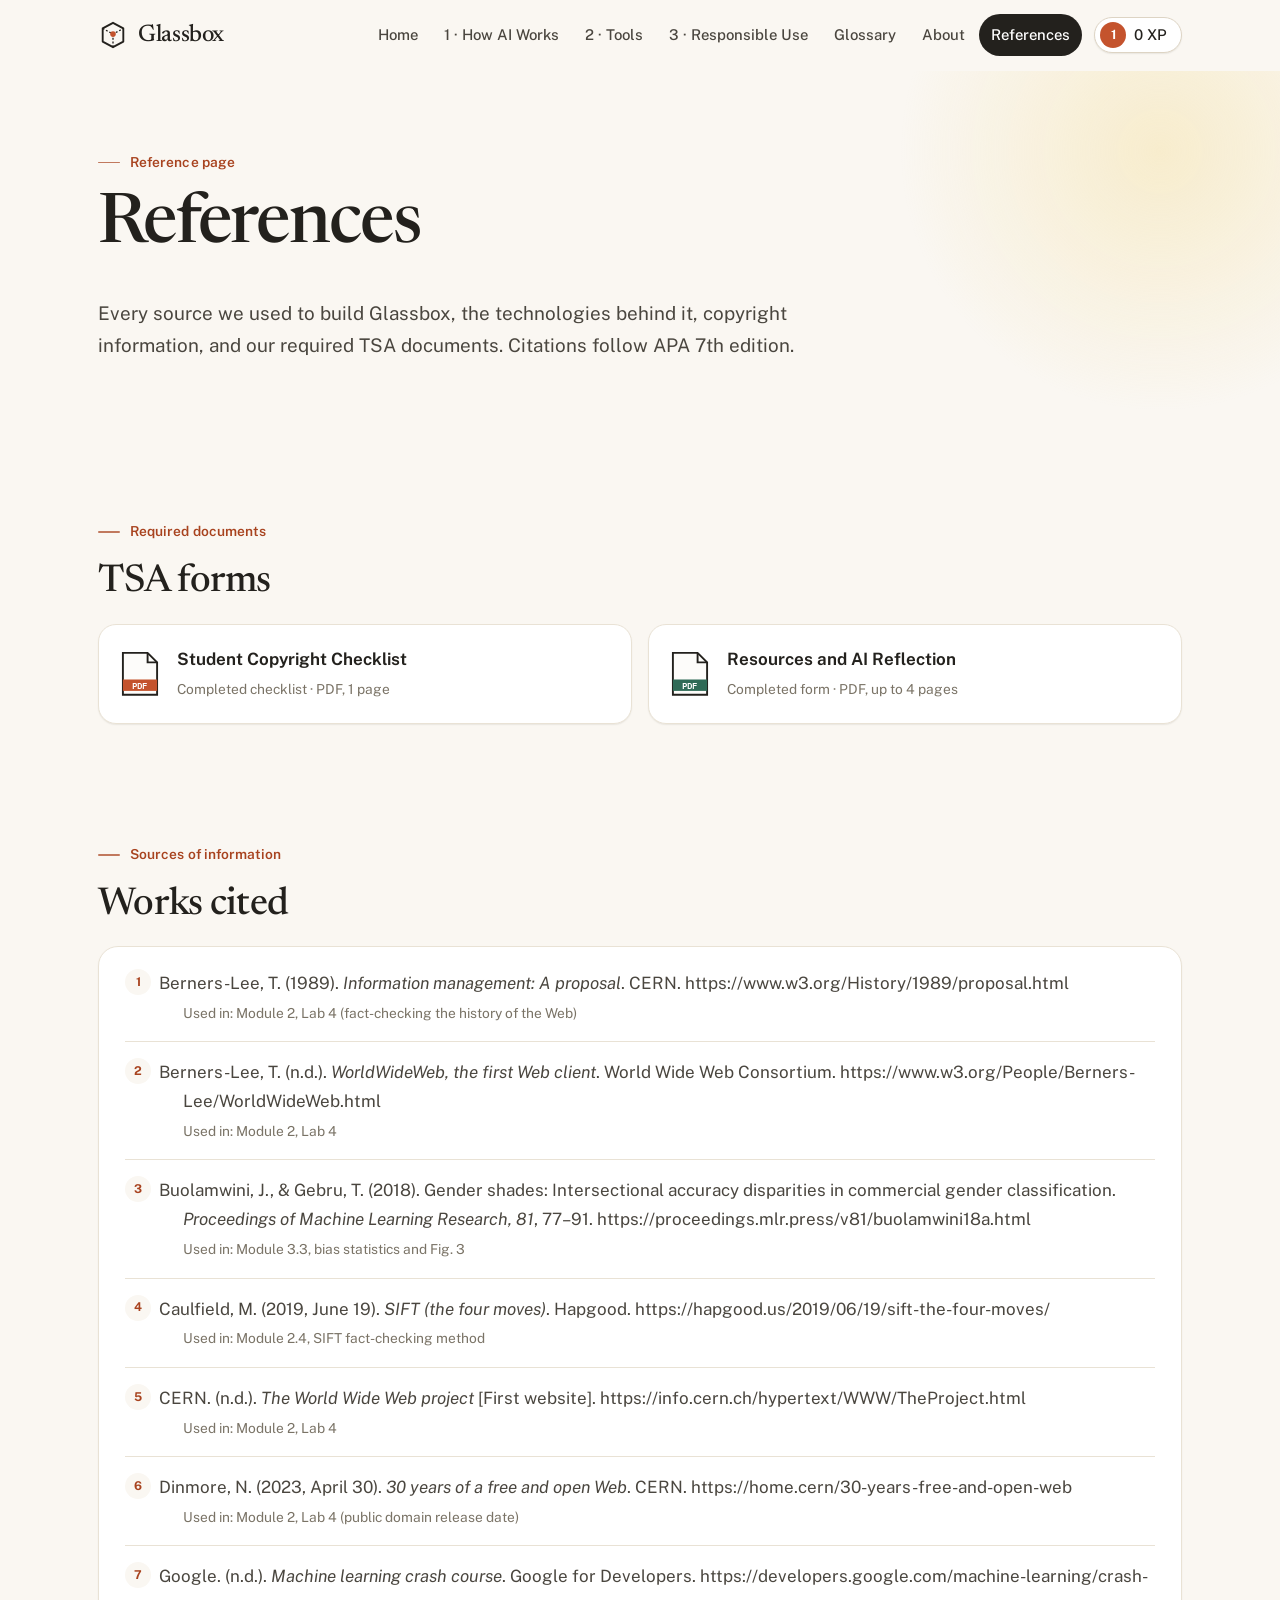
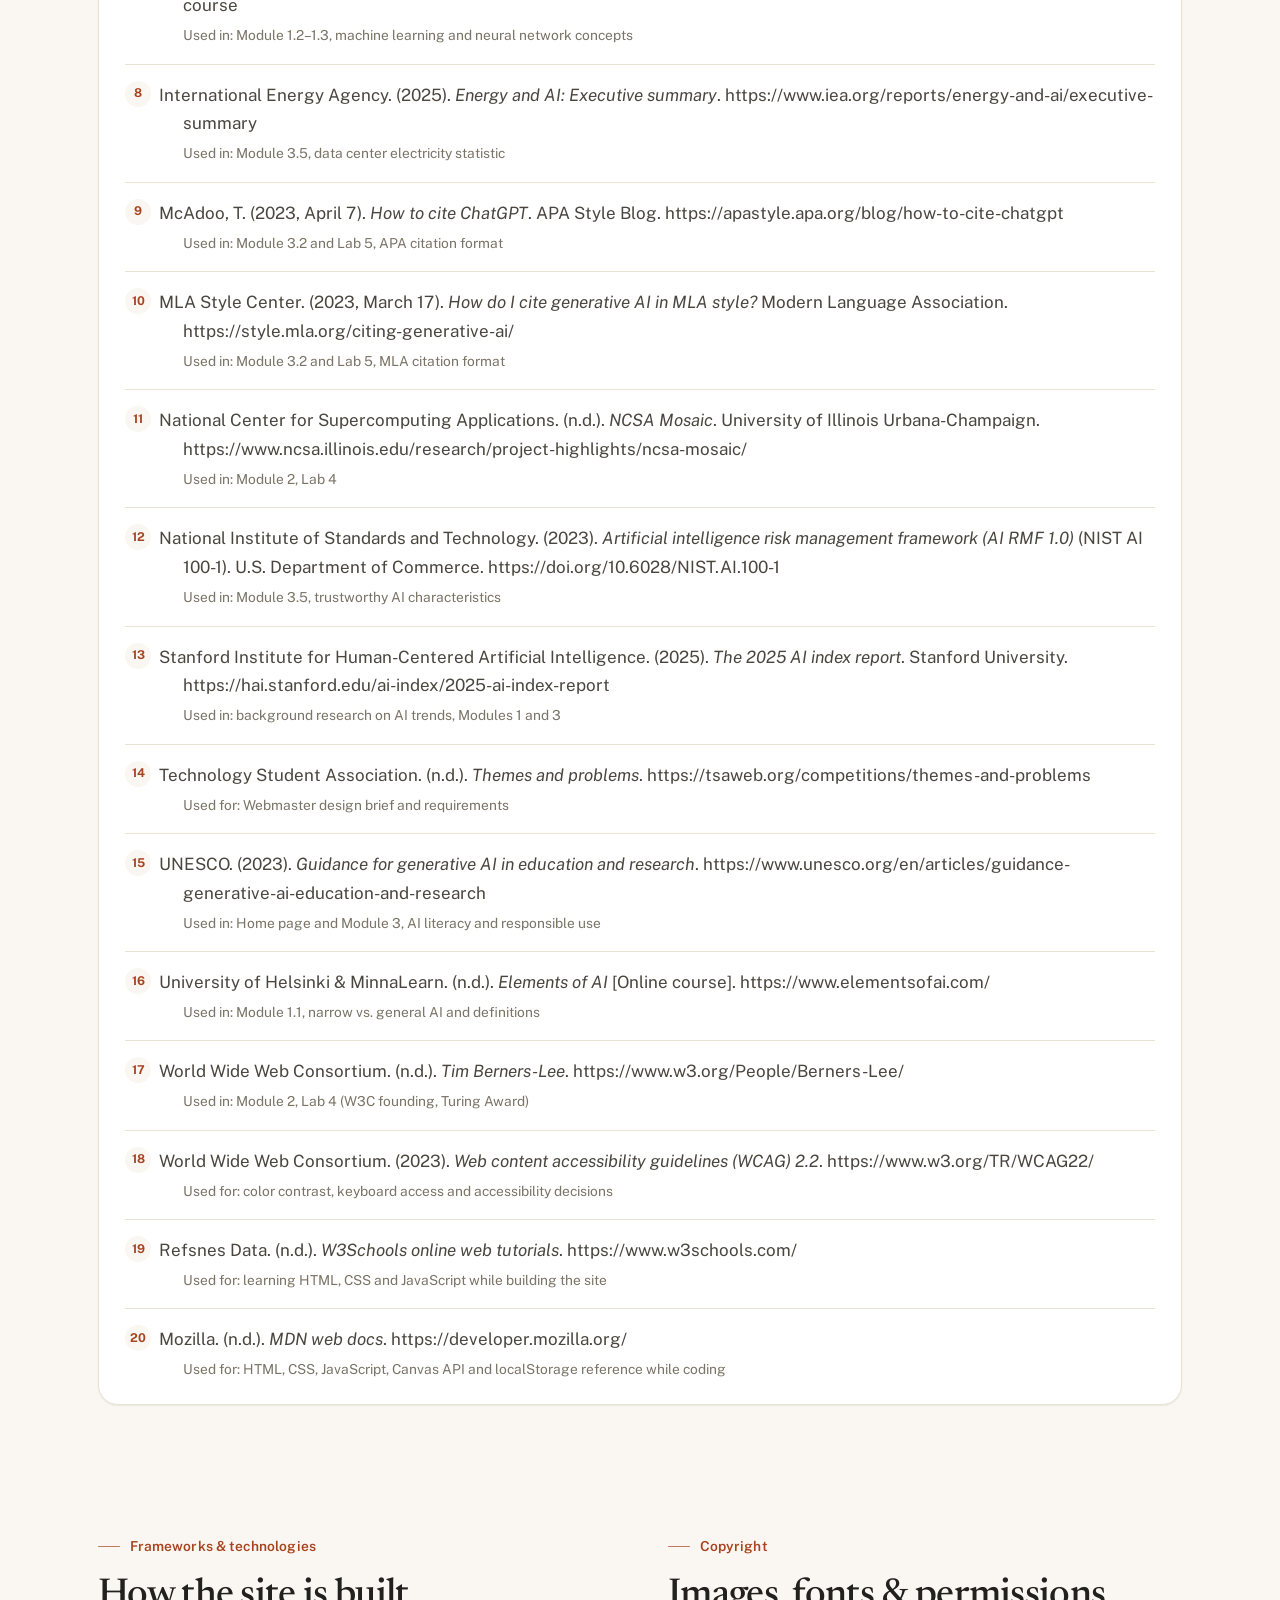
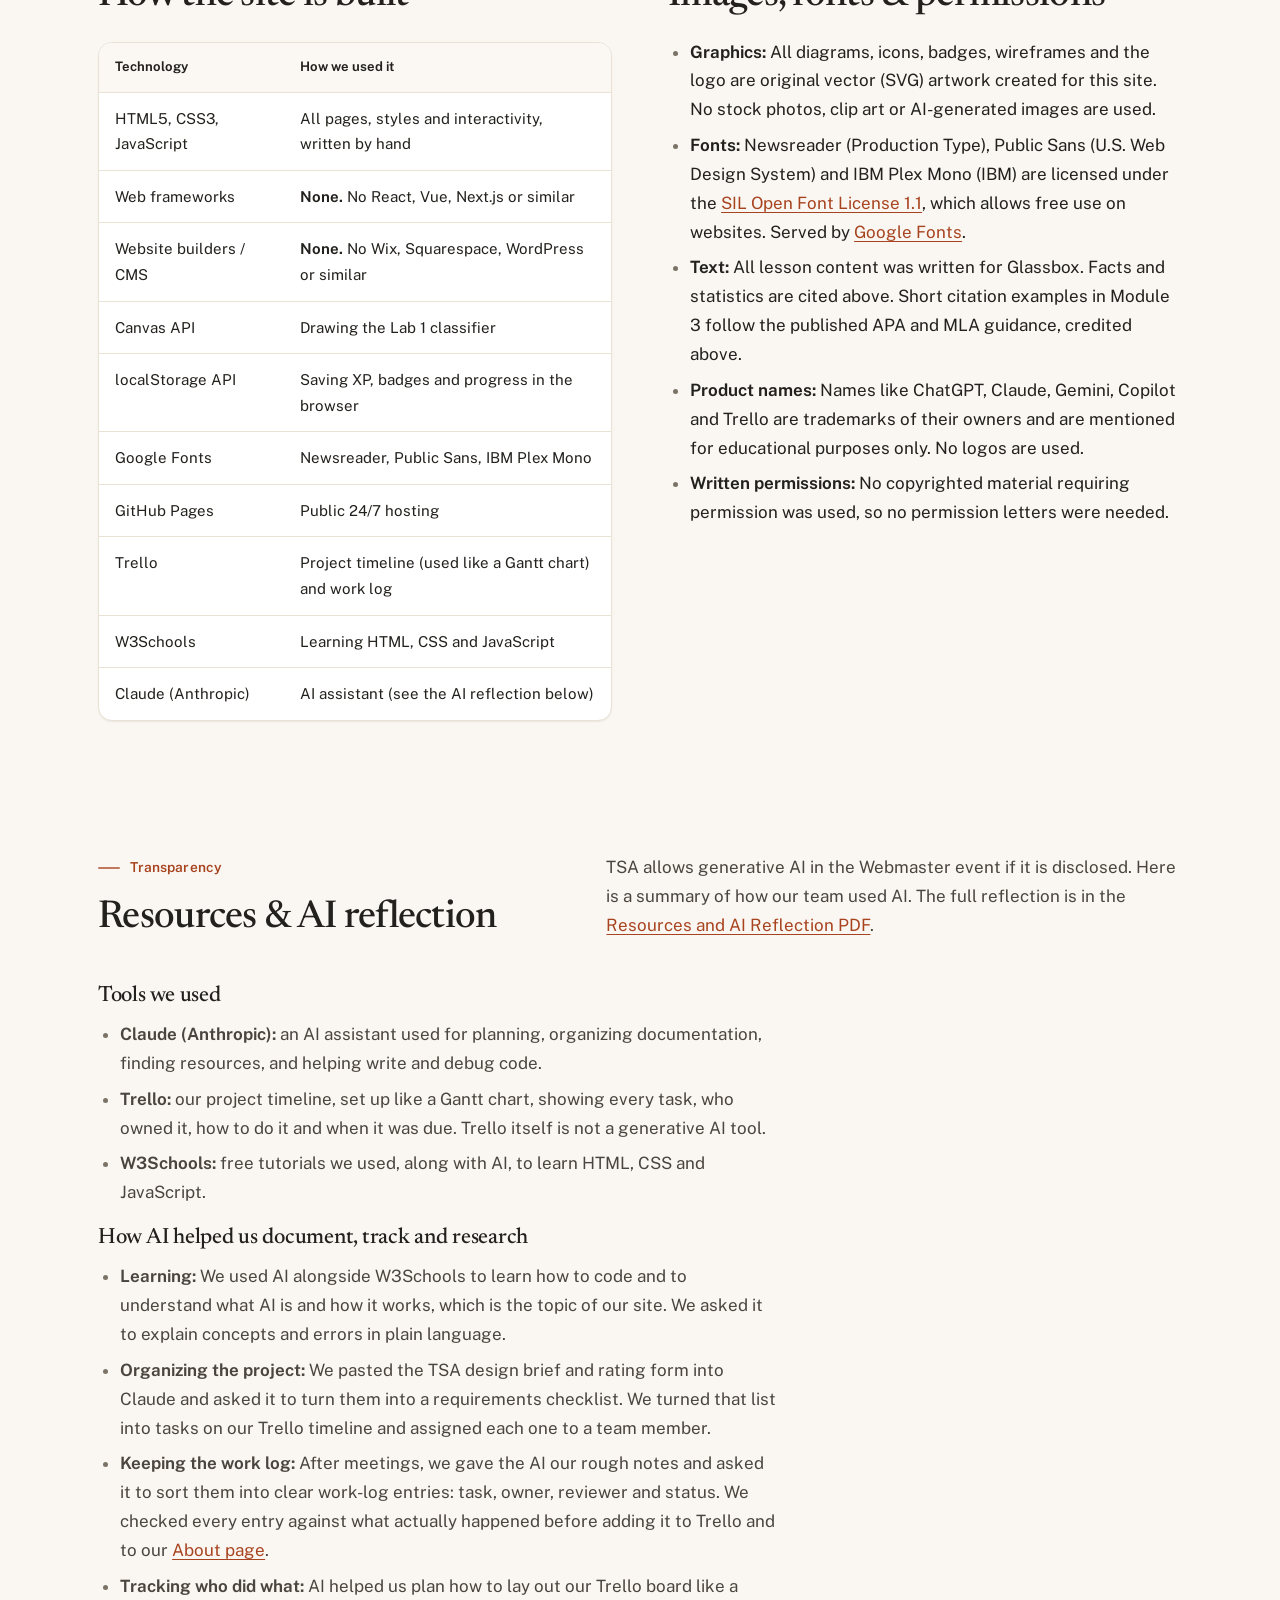
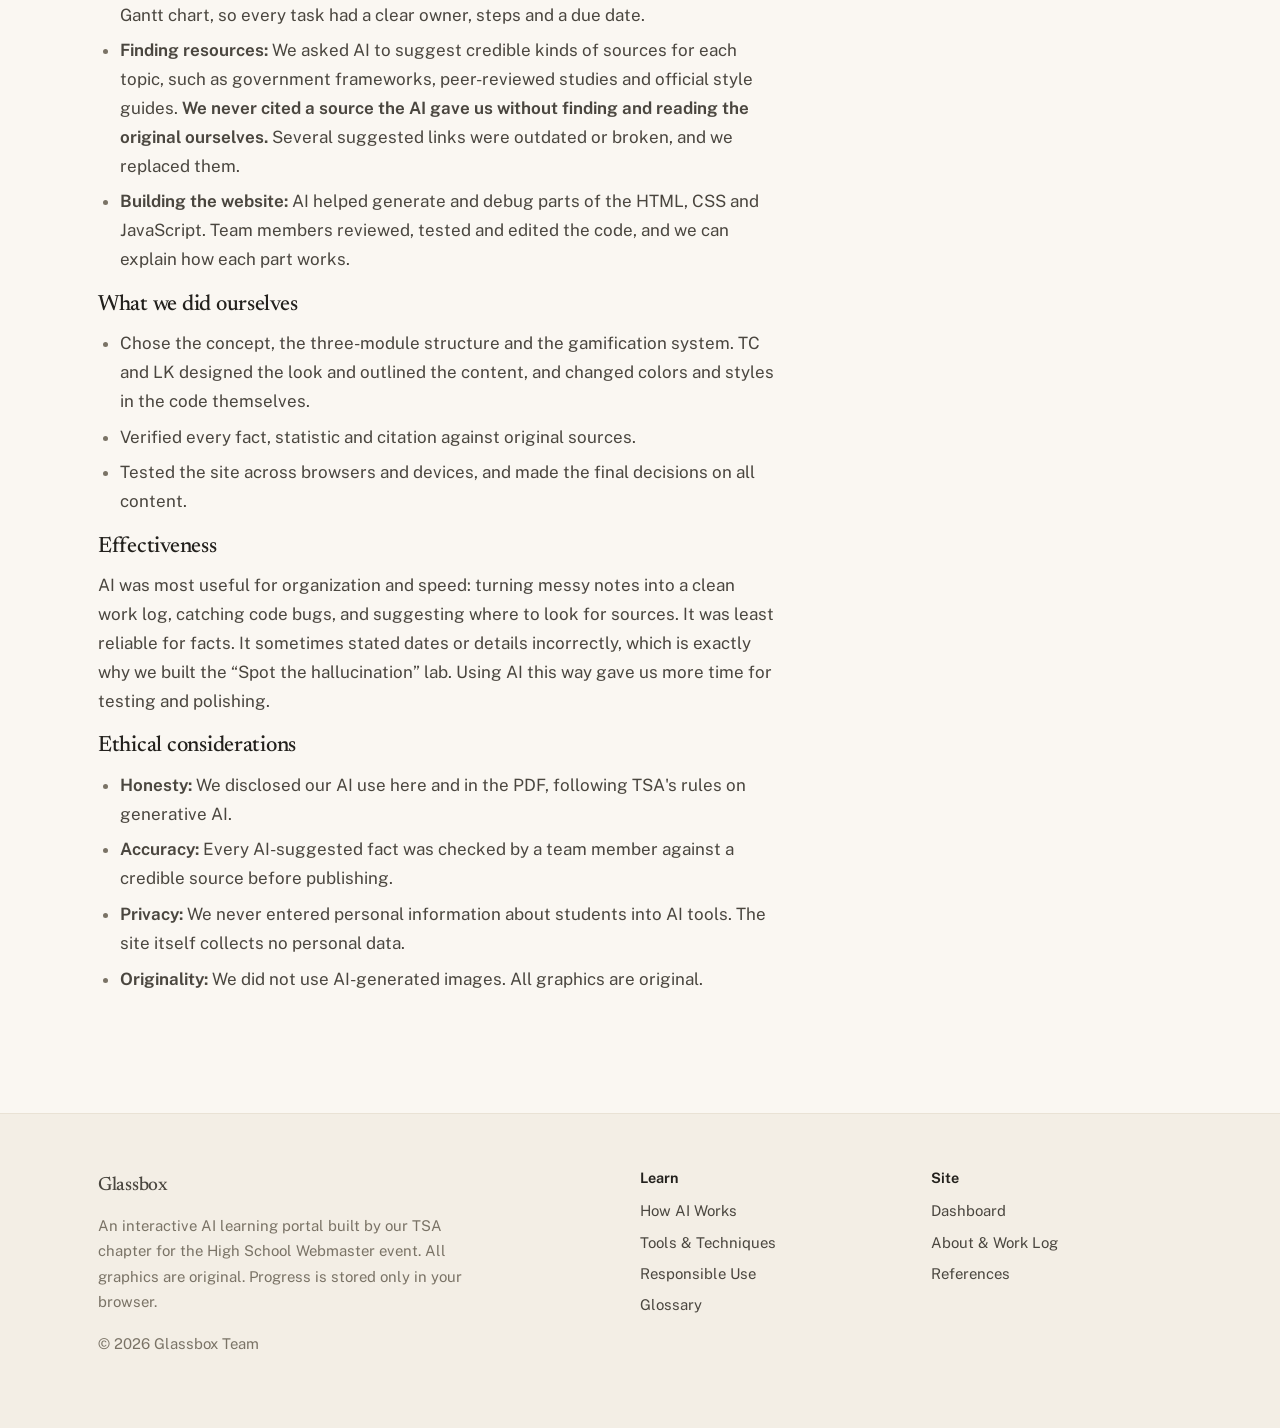
==== references.html @ b516a3ca "Glassbox: TSA HS Webmaster AI learning portal Co-Authored-By: Claude Opus 5.5 <noreply@anthropic.com" ====
<!DOCTYPE html>
<html lang="en">
<head>
  <meta charset="utf-8">
  <script>document.documentElement.classList.add("js")</script>
  <meta name="viewport" content="width=device-width, initial-scale=1">
  <title>References · Glassbox</title>
  <meta name="description" content="All sources, technologies, copyright information, the Student Copyright Checklist and the Resources and AI Reflection for the Glassbox website.">
  <link rel="icon" href="img/favicon.svg" type="image/svg+xml">
  <link rel="preconnect" href="https://fonts.googleapis.com">
  <link rel="preconnect" href="https://fonts.gstatic.com" crossorigin>
  <link href="https://fonts.googleapis.com/css2?family=IBM+Plex+Mono:wght@400;600&family=Newsreader:ital,opsz,wght@0,6..72,400;0,6..72,500;0,6..72,600;1,6..72,400&family=Public+Sans:wght@400;500;600;700&display=swap" rel="stylesheet">
  <link rel="stylesheet" href="css/style.css">
</head>
<body>
<a class="skip-link" href="#main">Skip to content</a>

<header class="site-header">
  <div class="wrap">
    <a class="brand" href="index.html" aria-label="Glassbox home">
      <svg viewBox="0 0 32 32" aria-hidden="true"><path d="M16 3l11 6v14l-11 6-11-6V9z" fill="none" stroke="#23211d" stroke-width="2" stroke-linejoin="round"/><path d="M5 9l11 6 11-6M16 15v14" fill="none" stroke="#23211d" stroke-width="1.4" stroke-dasharray="2 2"/><circle cx="16" cy="15" r="3" fill="#c4532d"/></svg>
      Glassbox
    </a>
    <button class="nav-toggle" type="button" aria-expanded="false" aria-controls="site-nav">Menu</button>
    <nav id="site-nav" class="nav" aria-label="Main">
      <a href="index.html">Home</a>
      <a href="foundations.html">1 · How AI Works</a>
      <a href="tools.html">2 · Tools</a>
      <a href="ethics.html">3 · Responsible Use</a>
      <a href="glossary.html">Glossary</a>
      <a href="about.html">About</a>
      <a href="references.html" aria-current="page">References</a>
      <a class="xp-pill" href="dashboard.html" title="Open your progress dashboard"><span class="lvl" data-level>1</span><span><span data-xp>0</span> XP</span></a>
    </nav>
  </div>
</header>

<main id="main">
  <header class="page-head">
    <div class="wrap">
      <span class="eyebrow">Reference page</span>
      <h1>References</h1>
      <p class="lede">Every source we used to build Glassbox, the technologies behind it, copyright information, and our required TSA documents. Citations follow APA 7th edition.</p>
    </div>
  </header>

  <div class="wrap">

    <section class="section" id="documents">
      <span class="eyebrow">Required documents</span>
      <h2>TSA forms</h2>
      <div class="doc-links">
        <a class="doc-link" href="docs/student-copyright-checklist.pdf" target="_blank" rel="noopener">
          <svg viewBox="0 0 40 48" aria-hidden="true"><path d="M2 2h26l10 10v34H2z" fill="#fdfcfa" stroke="#23211d" stroke-width="2"/><path d="M28 2v10h10" fill="none" stroke="#23211d" stroke-width="2"/><rect x="2" y="30" width="36" height="12" fill="#c4532d"/><text x="20" y="39.5" font-family="IBM Plex Mono, monospace" font-size="9" fill="#fff" text-anchor="middle" font-weight="600">PDF</text></svg>
          <div><b>Student Copyright Checklist</b><span>Completed checklist · PDF, 1 page</span></div>
        </a>
        <a class="doc-link" href="docs/resources-and-ai-reflection.pdf" target="_blank" rel="noopener">
          <svg viewBox="0 0 40 48" aria-hidden="true"><path d="M2 2h26l10 10v34H2z" fill="#fdfcfa" stroke="#23211d" stroke-width="2"/><path d="M28 2v10h10" fill="none" stroke="#23211d" stroke-width="2"/><rect x="2" y="30" width="36" height="12" fill="#2f6b57"/><text x="20" y="39.5" font-family="IBM Plex Mono, monospace" font-size="9" fill="#fff" text-anchor="middle" font-weight="600">PDF</text></svg>
          <div><b>Resources and AI Reflection</b><span>Completed form · PDF, up to 4 pages</span></div>
        </a>
      </div>
    </section>

    <section class="section">
      <span class="eyebrow">Sources of information</span>
      <h2>Works cited</h2>
      <ol class="refs">
        <li>Berners-Lee, T. (1989). <em>Information management: A proposal</em>. CERN. https://www.w3.org/History/1989/proposal.html<span class="used">Used in: Module 2, Lab 4 (fact-checking the history of the Web)</span></li>
        <li>Berners-Lee, T. (n.d.). <em>WorldWideWeb, the first Web client</em>. World Wide Web Consortium. https://www.w3.org/People/Berners-Lee/WorldWideWeb.html<span class="used">Used in: Module 2, Lab 4</span></li>
        <li>Buolamwini, J., &amp; Gebru, T. (2018). Gender shades: Intersectional accuracy disparities in commercial gender classification. <em>Proceedings of Machine Learning Research, 81</em>, 77–91. https://proceedings.mlr.press/v81/buolamwini18a.html<span class="used">Used in: Module 3.3, bias statistics and Fig. 3</span></li>
        <li>Caulfield, M. (2019, June 19). <em>SIFT (the four moves)</em>. Hapgood. https://hapgood.us/2019/06/19/sift-the-four-moves/<span class="used">Used in: Module 2.4, SIFT fact-checking method</span></li>
        <li>CERN. (n.d.). <em>The World Wide Web project</em> [First website]. https://info.cern.ch/hypertext/WWW/TheProject.html<span class="used">Used in: Module 2, Lab 4</span></li>
        <li>Dinmore, N. (2023, April 30). <em>30 years of a free and open Web</em>. CERN. https://home.cern/30-years-free-and-open-web<span class="used">Used in: Module 2, Lab 4 (public domain release date)</span></li>
        <li>Google. (n.d.). <em>Machine learning crash course</em>. Google for Developers. https://developers.google.com/machine-learning/crash-course<span class="used">Used in: Module 1.2–1.3, machine learning and neural network concepts</span></li>
        <li>International Energy Agency. (2025). <em>Energy and AI: Executive summary</em>. https://www.iea.org/reports/energy-and-ai/executive-summary<span class="used">Used in: Module 3.5, data center electricity statistic</span></li>
        <li>McAdoo, T. (2023, April 7). <em>How to cite ChatGPT</em>. APA Style Blog. https://apastyle.apa.org/blog/how-to-cite-chatgpt<span class="used">Used in: Module 3.2 and Lab 5, APA citation format</span></li>
        <li>MLA Style Center. (2023, March 17). <em>How do I cite generative AI in MLA style?</em> Modern Language Association. https://style.mla.org/citing-generative-ai/<span class="used">Used in: Module 3.2 and Lab 5, MLA citation format</span></li>
        <li>National Center for Supercomputing Applications. (n.d.). <em>NCSA Mosaic</em>. University of Illinois Urbana-Champaign. https://www.ncsa.illinois.edu/research/project-highlights/ncsa-mosaic/<span class="used">Used in: Module 2, Lab 4</span></li>
        <li>National Institute of Standards and Technology. (2023). <em>Artificial intelligence risk management framework (AI RMF 1.0)</em> (NIST AI 100-1). U.S. Department of Commerce. https://doi.org/10.6028/NIST.AI.100-1<span class="used">Used in: Module 3.5, trustworthy AI characteristics</span></li>
        <li>Stanford Institute for Human-Centered Artificial Intelligence. (2025). <em>The 2025 AI index report</em>. Stanford University. https://hai.stanford.edu/ai-index/2025-ai-index-report<span class="used">Used in: background research on AI trends, Modules 1 and 3</span></li>
        <li>Technology Student Association. (n.d.). <em>Themes and problems</em>. https://tsaweb.org/competitions/themes-and-problems<span class="used">Used for: Webmaster design brief and requirements</span></li>
        <li>UNESCO. (2023). <em>Guidance for generative AI in education and research</em>. https://www.unesco.org/en/articles/guidance-generative-ai-education-and-research<span class="used">Used in: Home page and Module 3, AI literacy and responsible use</span></li>
        <li>University of Helsinki &amp; MinnaLearn. (n.d.). <em>Elements of AI</em> [Online course]. https://www.elementsofai.com/<span class="used">Used in: Module 1.1, narrow vs. general AI and definitions</span></li>
        <li>World Wide Web Consortium. (n.d.). <em>Tim Berners-Lee</em>. https://www.w3.org/People/Berners-Lee/<span class="used">Used in: Module 2, Lab 4 (W3C founding, Turing Award)</span></li>
        <li>World Wide Web Consortium. (2023). <em>Web content accessibility guidelines (WCAG) 2.2</em>. https://www.w3.org/TR/WCAG22/<span class="used">Used for: color contrast, keyboard access and accessibility decisions</span></li>
        <li>Refsnes Data. (n.d.). <em>W3Schools online web tutorials</em>. https://www.w3schools.com/<span class="used">Used for: learning HTML, CSS and JavaScript while building the site</span></li>
        <li>Mozilla. (n.d.). <em>MDN web docs</em>. https://developer.mozilla.org/<span class="used">Used for: HTML, CSS, JavaScript, Canvas API and localStorage reference while coding</span></li>
      </ol>
    </section>

    <section class="section two-col">
      <div>
        <span class="eyebrow">Frameworks &amp; technologies</span>
        <h2>How the site is built</h2>
        <div class="table-wrap">
          <table>
            <thead><tr><th>Technology</th><th>How we used it</th></tr></thead>
            <tbody>
              <tr><td>HTML5, CSS3, JavaScript</td><td>All pages, styles and interactivity, written by hand</td></tr>
              <tr><td>Web frameworks</td><td><b>None.</b> No React, Vue, Next.js or similar</td></tr>
              <tr><td>Website builders / CMS</td><td><b>None.</b> No Wix, Squarespace, WordPress or similar</td></tr>
              <tr><td>Canvas API</td><td>Drawing the Lab 1 classifier</td></tr>
              <tr><td>localStorage API</td><td>Saving XP, badges and progress in the browser</td></tr>
              <tr><td>Google Fonts</td><td>Newsreader, Public Sans, IBM Plex Mono</td></tr>
              <tr><td>GitHub Pages</td><td>Public 24/7 hosting</td></tr>
              <tr><td>Trello</td><td>Project timeline (used like a Gantt chart) and work log</td></tr>
              <tr><td>W3Schools</td><td>Learning HTML, CSS and JavaScript</td></tr>
              <tr><td>Claude (Anthropic)</td><td>AI assistant (see the AI reflection below)</td></tr>
            </tbody>
          </table>
        </div>
      </div>
      <div>
        <span class="eyebrow">Copyright</span>
        <h2>Images, fonts &amp; permissions</h2>
        <ul>
          <li><b>Graphics:</b> All diagrams, icons, badges, wireframes and the logo are original vector (SVG) artwork created for this site. No stock photos, clip art or AI-generated images are used.</li>
          <li><b>Fonts:</b> Newsreader (Production Type), Public Sans (U.S. Web Design System) and IBM Plex Mono (IBM) are licensed under the <a href="https://openfontlicense.org/" target="_blank" rel="noopener">SIL Open Font License 1.1</a>, which allows free use on websites. Served by <a href="https://fonts.google.com/" target="_blank" rel="noopener">Google Fonts</a>.</li>
          <li><b>Text:</b> All lesson content was written for Glassbox. Facts and statistics are cited above. Short citation examples in Module 3 follow the published APA and MLA guidance, credited above.</li>
          <li><b>Product names:</b> Names like ChatGPT, Claude, Gemini, Copilot and Trello are trademarks of their owners and are mentioned for educational purposes only. No logos are used.</li>
          <li><b>Written permissions:</b> No copyrighted material requiring permission was used, so no permission letters were needed.</li>
        </ul>
      </div>
    </section>

    <section class="section" id="ai-reflection">
      <div class="section-head">
        <div><span class="eyebrow">Transparency</span><h2>Resources &amp; AI reflection</h2></div>
        <p>TSA allows generative AI in the Webmaster event if it is disclosed. Here is a summary of how our team used AI. The full reflection is in the <a href="docs/resources-and-ai-reflection.pdf" target="_blank" rel="noopener">Resources and AI Reflection PDF</a>.</p>
      </div>
      <div class="prose">
        <h3>Tools we used</h3>
        <ul>
          <li><b>Claude (Anthropic):</b> an AI assistant used for planning, organizing documentation, finding resources, and helping write and debug code.</li>
          <li><b>Trello:</b> our project timeline, set up like a Gantt chart, showing every task, who owned it, how to do it and when it was due. Trello itself is not a generative AI tool.</li>
          <li><b>W3Schools:</b> free tutorials we used, along with AI, to learn HTML, CSS and JavaScript.</li>
        </ul>

        <h3>How AI helped us document, track and research</h3>
        <ul>
          <li><b>Learning:</b> We used AI alongside W3Schools to learn how to code and to understand what AI is and how it works, which is the topic of our site. We asked it to explain concepts and errors in plain language.</li>
          <li><b>Organizing the project:</b> We pasted the TSA design brief and rating form into Claude and asked it to turn them into a requirements checklist. We turned that list into tasks on our Trello timeline and assigned each one to a team member.</li>
          <li><b>Keeping the work log:</b> After meetings, we gave the AI our rough notes and asked it to sort them into clear work-log entries: task, owner, reviewer and status. We checked every entry against what actually happened before adding it to Trello and to our <a href="about.html">About page</a>.</li>
          <li><b>Tracking who did what:</b> AI helped us plan how to lay out our Trello board like a Gantt chart, so every task had a clear owner, steps and a due date.</li>
          <li><b>Finding resources:</b> We asked AI to suggest credible kinds of sources for each topic, such as government frameworks, peer-reviewed studies and official style guides. <b>We never cited a source the AI gave us without finding and reading the original ourselves.</b> Several suggested links were outdated or broken, and we replaced them.</li>
          <li><b>Building the website:</b> AI helped generate and debug parts of the HTML, CSS and JavaScript. Team members reviewed, tested and edited the code, and we can explain how each part works.</li>
        </ul>

        <h3>What we did ourselves</h3>
        <ul>
          <li>Chose the concept, the three-module structure and the gamification system. TC and LK designed the look and outlined the content, and changed colors and styles in the code themselves.</li>
          <li>Verified every fact, statistic and citation against original sources.</li>
          <li>Tested the site across browsers and devices, and made the final decisions on all content.</li>
        </ul>

        <h3>Effectiveness</h3>
        <p>AI was most useful for organization and speed: turning messy notes into a clean work log, catching code bugs, and suggesting where to look for sources. It was least reliable for facts. It sometimes stated dates or details incorrectly, which is exactly why we built the “Spot the hallucination” lab. Using AI this way gave us more time for testing and polishing.</p>

        <h3>Ethical considerations</h3>
        <ul>
          <li><b>Honesty:</b> We disclosed our AI use here and in the PDF, following TSA's rules on generative AI.</li>
          <li><b>Accuracy:</b> Every AI-suggested fact was checked by a team member against a credible source before publishing.</li>
          <li><b>Privacy:</b> We never entered personal information about students into AI tools. The site itself collects no personal data.</li>
          <li><b>Originality:</b> We did not use AI-generated images. All graphics are original.</li>
        </ul>
      </div>
    </section>

  </div>

</main>

<footer class="site-footer">
  <div class="wrap cols">
    <div>
      <a class="brand" href="index.html" style="font-size:1.2rem">Glassbox</a>
      <p style="margin-top:10px;max-width:42ch">An interactive AI learning portal built by our TSA chapter for the High School Webmaster event. All graphics are original. Progress is stored only in your browser.</p>
      <p>&copy; <span data-year>2026</span> Glassbox Team</p>
    </div>
    <div>
      <h4>Learn</h4>
      <ul><li><a href="foundations.html">How AI Works</a></li><li><a href="tools.html">Tools &amp; Techniques</a></li><li><a href="ethics.html">Responsible Use</a></li><li><a href="glossary.html">Glossary</a></li></ul>
    </div>
    <div>
      <h4>Site</h4>
      <ul><li><a href="dashboard.html">Dashboard</a></li><li><a href="about.html">About &amp; Work Log</a></li><li><a href="references.html">References</a></li></ul>
    </div>
  </div>
</footer>

<script src="js/progress.js"></script>
</body>
</html>
---- css/style.css ----
/* ==========================================================
   Glassbox: An AI Field Guide for Students
   Hand-written CSS. No frameworks.
   ========================================================== */

:root {
  --bg: #faf7f2;
  --bg-2: #f3eee5;
  --card: #ffffff;
  --ink: #23211d;
  --ink-2: #4a463f;
  --muted: #7a7366;
  --line: #e9e2d5;
  --line-2: #ddd4c4;

  --accent: #c4532d;        /* terracotta */
  --accent-ink: #a8431f;
  --accent-soft: #fbe9e0;
  --green: #2f6b57;         /* sage-forest */
  --green-soft: #e3efe9;
  --sun: #f4dd96;
  --focus: #2b59c3;

  /* Kept for older inline styles */
  --paper: var(--bg);
  --paper-2: var(--bg-2);
  --rule: var(--line);

  --serif: "Newsreader", Georgia, "Times New Roman", serif;
  --sans: "Public Sans", system-ui, -apple-system, "Segoe UI", Roboto, sans-serif;
  --mono: "IBM Plex Mono", ui-monospace, "SFMono-Regular", Menlo, Consolas, monospace;

  --w: 1140px;
  --w-text: 68ch;
  --r: 14px;
  --r-sm: 10px;

  --shadow-sm: 0 1px 2px rgba(45, 36, 20, .05), 0 1px 1px rgba(45, 36, 20, .03);
  --shadow: 0 1px 2px rgba(45, 36, 20, .04), 0 8px 24px -6px rgba(45, 36, 20, .10);
  --shadow-lg: 0 2px 4px rgba(45, 36, 20, .04), 0 22px 48px -12px rgba(45, 36, 20, .18);
  --ease: cubic-bezier(.22, .8, .24, 1);
}

*, *::before, *::after { box-sizing: border-box; }

html { scroll-behavior: smooth; -webkit-text-size-adjust: 100%; }

body {
  margin: 0;
  background: var(--bg);
  color: var(--ink);
  font-family: var(--sans);
  font-size: 1.0625rem;
  line-height: 1.7;
  -webkit-font-smoothing: antialiased;
  -moz-osx-font-smoothing: grayscale;
  text-rendering: optimizeLegibility;
  animation: page-in .5s var(--ease) both;
}
@keyframes page-in { from { opacity: 0; } to { opacity: 1; } }

img, svg { max-width: 100%; height: auto; display: block; }
::selection { background: var(--sun); color: var(--ink); }

a { color: var(--accent-ink); text-decoration-thickness: 1px; text-underline-offset: 3px; transition: color .2s var(--ease); }
a:hover { color: var(--ink); }

:focus-visible { outline: 3px solid var(--focus); outline-offset: 3px; border-radius: 6px; }

h1, h2, h3, h4 {
  font-family: var(--serif);
  font-weight: 500;
  line-height: 1.15;
  letter-spacing: -0.012em;
  margin: 0 0 .5em;
  color: var(--ink);
}
h1 { font-size: clamp(2.4rem, 5.4vw, 4.3rem); letter-spacing: -0.025em; line-height: 1.05; }
h2 { font-size: clamp(1.75rem, 3.1vw, 2.4rem); letter-spacing: -0.018em; }
h3 { font-size: 1.38rem; }
h4 { font-size: 1.05rem; font-family: var(--sans); font-weight: 650; letter-spacing: 0; }
h1 em, h2 em { font-style: italic; color: var(--accent); }

p { margin: 0 0 1.1em; }
ul, ol { padding-left: 1.3em; margin: 0 0 1.1em; }
li { margin-bottom: .4em; }
li::marker { color: var(--muted); }
strong, b { font-weight: 650; }

.skip-link { position: absolute; left: -999px; top: 8px; background: var(--ink); color: #fff; padding: 8px 14px; z-index: 100; border-radius: 8px; }
.skip-link:focus { left: 8px; }

.wrap { max-width: var(--w); margin: 0 auto; padding: 0 28px; }
@media (max-width: 600px) { .wrap { padding: 0 16px; } }

/* Small section label: plain sentence case with a short rule */
.eyebrow {
  display: inline-flex; align-items: center; gap: 10px;
  font-family: var(--sans); font-size: .86rem; font-weight: 600;
  color: var(--accent-ink); margin: 0 0 1rem; letter-spacing: .005em;
}
.eyebrow::before { content: ""; width: 22px; height: 1.5px; background: currentColor; border-radius: 2px; opacity: .7; }
.eyebrow .num { color: inherit; }

.mark { background: linear-gradient(transparent 62%, var(--sun) 62%, var(--sun) 90%, transparent 90%); padding: 0 .08em; border-radius: 2px; }

/* ---------- Header ---------- */
.site-header {
  position: sticky; top: 0; z-index: 50;
  background: rgba(250, 247, 242, .82);
  backdrop-filter: saturate(1.4) blur(14px);
  -webkit-backdrop-filter: saturate(1.4) blur(14px);
  border-bottom: 1px solid transparent;
  transition: border-color .3s var(--ease), box-shadow .3s var(--ease), background .3s;
}
.site-header.scrolled { border-bottom-color: var(--line); box-shadow: 0 6px 20px -14px rgba(45, 36, 20, .35); }
.site-header .wrap { display: flex; align-items: center; gap: 24px; min-height: 70px; }

.brand {
  display: flex; align-items: center; gap: 10px;
  font-family: var(--serif); font-size: 1.5rem; font-weight: 500;
  color: var(--ink); text-decoration: none; letter-spacing: -0.015em;
}
.brand svg { width: 30px; height: 30px; transition: transform .6s var(--ease); }
.brand:hover { color: var(--ink); }
.brand:hover svg { transform: rotate(-12deg) scale(1.05); }

.nav { margin-left: auto; display: flex; align-items: center; gap: 2px; }
.nav a {
  font-size: .93rem; font-weight: 500; color: var(--ink-2);
  text-decoration: none; padding: 8px 12px; border-radius: 999px; white-space: nowrap;
  transition: background .25s var(--ease), color .25s var(--ease);
}
.nav a:hover { background: var(--bg-2); color: var(--ink); }
.nav a[aria-current="page"] { background: var(--ink); color: #fff; }

.xp-pill {
  display: inline-flex; align-items: center; gap: 8px;
  font-family: var(--sans); font-size: .85rem; font-weight: 600;
  border: 1px solid var(--line-2); border-radius: 999px;
  padding: 4px 14px 4px 5px !important; color: var(--ink) !important; text-decoration: none; white-space: nowrap;
  background: var(--card) !important; margin-left: 10px; box-shadow: var(--shadow-sm);
  transition: box-shadow .25s var(--ease), transform .25s var(--ease) !important;
}
.xp-pill:hover { box-shadow: var(--shadow); transform: translateY(-1px); }
.xp-pill .lvl {
  background: var(--accent); color: #fff; border-radius: 999px;
  width: 26px; height: 26px; display: grid; place-items: center; font-weight: 700; font-size: .8rem;
}

.nav-toggle {
  display: none; margin-left: auto;
  background: var(--card); border: 1px solid var(--line-2); border-radius: 999px;
  padding: 8px 16px; font: 600 .88rem var(--sans); color: var(--ink); cursor: pointer;
}

@media (max-width: 1100px) {
  .nav-toggle { display: inline-block; }
  .nav {
    position: absolute; left: 12px; right: 12px; top: calc(100% + 6px);
    flex-direction: column; align-items: stretch; gap: 2px;
    background: var(--card); border: 1px solid var(--line); border-radius: 18px;
    padding: 10px; box-shadow: var(--shadow-lg);
    opacity: 0; transform: translateY(-8px) scale(.98); pointer-events: none; visibility: hidden;
    transition: opacity .25s var(--ease), transform .25s var(--ease), visibility .25s;
  }
  .nav.open { opacity: 1; transform: none; pointer-events: auto; visibility: visible; }
  .nav a { padding: 12px 14px; border-radius: 12px; }
  .xp-pill { margin: 8px 0 2px; align-self: flex-start; }
}

/* ---------- Footer ---------- */
.site-footer {
  margin-top: 120px; padding: 56px 0 56px;
  font-size: .93rem; color: var(--muted);
  background: var(--bg-2); border-top: 1px solid var(--line);
}
.site-footer .cols { display: grid; grid-template-columns: 2fr 1fr 1fr; gap: 40px; }
.site-footer h4 { font-size: .9rem; color: var(--ink); margin-bottom: .8em; }
.site-footer ul { list-style: none; padding: 0; }
.site-footer a { color: var(--ink-2); text-decoration: none; }
.site-footer a:hover { color: var(--accent-ink); }
@media (max-width: 720px) { .site-footer .cols { grid-template-columns: 1fr; gap: 20px; } }

/* ---------- Buttons ---------- */
.btn {
  display: inline-flex; align-items: center; justify-content: center; gap: 8px;
  font: 600 .96rem/1 var(--sans);
  padding: 14px 24px; border-radius: 999px;
  border: 1px solid var(--ink); background: var(--ink); color: #fff;
  text-decoration: none; cursor: pointer;
  box-shadow: 0 1px 2px rgba(0,0,0,.08), 0 6px 16px -6px rgba(35, 33, 29, .45);
  transition: transform .3s var(--ease), box-shadow .3s var(--ease), background .25s, color .25s, border-color .25s;
}
.btn:hover { color: #fff; transform: translateY(-2px); box-shadow: 0 2px 4px rgba(0,0,0,.08), 0 14px 28px -10px rgba(35, 33, 29, .5); }
.btn:active { transform: translateY(0); transition-duration: .1s; }
.btn.ghost { background: var(--card); color: var(--ink); border-color: var(--line-2); box-shadow: var(--shadow-sm); }
.btn.ghost:hover { color: var(--ink); border-color: var(--ink-2); box-shadow: var(--shadow); }
.btn.small { padding: 10px 17px; font-size: .88rem; }
.btn[disabled] { opacity: .5; cursor: not-allowed; transform: none; }

/* ---------- Home hero ---------- */
.hero { padding: 84px 0 72px; position: relative; overflow: hidden; }
.hero::before {
  content: ""; position: absolute; inset: -20% -10% auto auto; width: 60vw; height: 60vw; max-width: 760px; max-height: 760px;
  background: radial-gradient(closest-side, rgba(244, 221, 150, .45), rgba(244, 221, 150, 0));
  z-index: -1; pointer-events: none;
}
.hero .grid { display: grid; grid-template-columns: 1.1fr 1fr; gap: 64px; align-items: center; }
.hero .lede { font-size: 1.22rem; color: var(--ink-2); max-width: 44ch; line-height: 1.65; }
.hero .actions { display: flex; gap: 12px; flex-wrap: wrap; margin-top: 32px; }
.hero-figure {
  margin: 0; border-radius: 22px; background: var(--card); padding: 26px 26px 18px;
  box-shadow: var(--shadow-lg); border: 1px solid var(--line);
  transform: rotate(.6deg); transition: transform .8s var(--ease);
}
.hero-figure:hover { transform: rotate(0) translateY(-4px); }
.hero-figure figcaption { font-family: var(--serif); font-style: italic; font-size: 1rem; color: var(--muted); margin-top: 12px; padding-top: 12px; border-top: 1px solid var(--line); }
@media (max-width: 880px) { .hero .grid { grid-template-columns: 1fr; gap: 44px; } .hero { padding-top: 52px; } .hero-figure { transform: none; } }

.stat-row {
  display: grid; grid-template-columns: repeat(4, 1fr);
  background: var(--card); border-radius: var(--r); box-shadow: var(--shadow); border: 1px solid var(--line);
}
.stat-row > div { padding: 24px 26px; border-right: 1px solid var(--line); }
.stat-row > div:last-child { border-right: 0; }
.stat-row b { display: block; font-family: var(--serif); font-size: 2.2rem; font-weight: 500; line-height: 1.1; color: var(--ink); }
.stat-row span { font-size: .9rem; color: var(--muted); }
@media (max-width: 720px) { .stat-row { grid-template-columns: 1fr 1fr; } .stat-row > div:nth-child(2) { border-right: 0; } .stat-row > div:nth-child(-n+2) { border-bottom: 1px solid var(--line); } }

.section { padding: 104px 0 0; }
.section-head { display: grid; grid-template-columns: 1fr 1.25fr; gap: 48px; margin-bottom: 44px; align-items: end; }
.section-head p { color: var(--ink-2); margin: 0; }
.section-head h2 { margin-bottom: 0; }
@media (max-width: 860px) { .section-head { grid-template-columns: 1fr; gap: 14px; } }

/* Chapter list (modules) */
.chapters { display: grid; gap: 16px; }
.chapter {
  display: grid; grid-template-columns: 84px 1fr 250px; gap: 28px;
  padding: 30px 32px; align-items: center;
  text-decoration: none; color: inherit;
  background: var(--card); border: 1px solid var(--line); border-radius: 20px; box-shadow: var(--shadow-sm);
  transition: transform .45s var(--ease), box-shadow .45s var(--ease), border-color .3s;
}
.chapter:hover { color: inherit; transform: translateY(-4px); box-shadow: var(--shadow-lg); border-color: var(--line-2); }
.chapter-num {
  font-family: var(--serif); font-size: 2.1rem; line-height: 1; color: var(--accent); font-weight: 400;
  width: 72px; height: 72px; border-radius: 50%; display: grid; place-items: center; background: var(--accent-soft);
  font-style: italic;
}
.chapter h3 { font-size: 1.6rem; margin-bottom: .25em; }
.chapter p { color: var(--ink-2); margin: 0 0 .7em; max-width: 58ch; }
.chapter .topics { font-size: .84rem; color: var(--muted); }
.chapter-side { font-size: .88rem; color: var(--muted); }
.chapter-go { font-weight: 600; color: var(--ink); display: inline-flex; gap: 6px; margin-top: 12px; transition: gap .3s var(--ease), color .3s; }
.chapter:hover .chapter-go { color: var(--accent-ink); gap: 10px; }
@media (max-width: 860px) {
  .chapter { grid-template-columns: 1fr; gap: 14px; padding: 24px; }
  .chapter-num { width: 56px; height: 56px; font-size: 1.6rem; }
}

/* Progress bar */
.bar { height: 8px; background: var(--bg-2); border-radius: 999px; overflow: hidden; box-shadow: inset 0 1px 2px rgba(45,36,20,.08); }
.bar > i { display: block; height: 100%; background: linear-gradient(90deg, #3d8269, var(--green)); width: 0; border-radius: 999px; transition: width 1.1s var(--ease); }
.bar.accent > i { background: linear-gradient(90deg, #dd7449, var(--accent)); }
.bar-label { display: flex; justify-content: space-between; font-size: .82rem; color: var(--muted); margin-bottom: 8px; font-variant-numeric: tabular-nums; }

/* Feature grid */
.split { display: grid; grid-template-columns: repeat(3, 1fr); gap: 18px; }
.split > div {
  padding: 30px 28px; background: var(--card); border: 1px solid var(--line); border-radius: 20px; box-shadow: var(--shadow-sm);
  transition: transform .45s var(--ease), box-shadow .45s var(--ease);
}
.split > div:hover { transform: translateY(-3px); box-shadow: var(--shadow); }
.split h3 { font-size: 1.25rem; }
.split p { color: var(--ink-2); font-size: .98rem; margin: 0; }
.split .icon { width: 48px; height: 48px; margin-bottom: 18px; padding: 10px; background: var(--bg); border-radius: 14px; box-sizing: content-box; }
@media (max-width: 860px) { .split { grid-template-columns: 1fr; } }

.callout {
  background: var(--card); padding: 24px 26px; margin: 28px 0; border-radius: var(--r);
  border: 1px solid var(--line); box-shadow: var(--shadow-sm); position: relative;
}
.callout.green { background: var(--green-soft); border-color: transparent; box-shadow: none; }
.callout.warn { background: var(--accent-soft); border-color: transparent; box-shadow: none; }
.callout > .tag { display: block; font-size: .8rem; font-weight: 700; color: var(--accent-ink); margin-bottom: 6px; letter-spacing: .01em; }
.callout.green > .tag { color: var(--green); }
.callout p:last-child, .callout ul:last-child { margin-bottom: 0; }

/* ---------- Module pages ---------- */
.module-hero { padding: 72px 0 56px; position: relative; overflow: hidden; }
.module-hero::after {
  content: ""; position: absolute; right: -120px; top: -160px; width: 520px; height: 520px; border-radius: 50%;
  background: radial-gradient(closest-side, rgba(196, 83, 45, .10), rgba(196, 83, 45, 0)); z-index: -1;
}
.module-hero .lede { font-size: 1.2rem; color: var(--ink-2); max-width: 60ch; }
.module-hero .meta { display: flex; flex-wrap: wrap; gap: 8px; margin-top: 22px; }
.module-hero .meta span { font-size: .84rem; color: var(--ink-2); background: var(--card); border: 1px solid var(--line); padding: 5px 13px; border-radius: 999px; }
.module-hero .bar { max-width: 420px; }

.module-layout { display: grid; grid-template-columns: 230px minmax(0, 1fr); gap: 64px; padding-top: 24px; }
@media (max-width: 980px) { .module-layout { grid-template-columns: 1fr; gap: 0; } }

.toc { position: sticky; top: 96px; align-self: start; font-size: .92rem; }
.toc h4 { font-size: .82rem; color: var(--muted); font-weight: 600; margin-bottom: 10px; }
.toc ol { list-style: none; padding: 0; margin: 0; }
.toc li { margin: 0; }
.toc a {
  display: flex; gap: 8px; align-items: center; padding: 8px 12px; color: var(--ink-2); text-decoration: none; border-radius: 10px;
  transition: background .25s var(--ease), color .25s var(--ease);
}
.toc a:hover { background: var(--bg-2); color: var(--ink); }
.toc a.done::after { content: "✓"; margin-left: auto; color: var(--green); font-weight: 700; font-size: .85rem; }
.toc a.active { color: var(--ink); background: var(--card); box-shadow: var(--shadow-sm); font-weight: 600; }
@media (max-width: 980px) {
  .toc { position: static; background: var(--card); border: 1px solid var(--line); border-radius: var(--r); padding: 16px; margin-bottom: 36px; box-shadow: var(--shadow-sm); }
}

.lesson { max-width: var(--w-text); }
.lesson > section { padding-bottom: 56px; margin-bottom: 56px; border-bottom: 1px solid var(--line); scroll-margin-top: 96px; }
.lesson h2 { margin-top: 0; }
.lesson h3 { margin-top: 1.7em; }
.lesson p, .lesson li { color: var(--ink-2); }
.lesson figure { margin: 32px 0; background: var(--card); border: 1px solid var(--line); border-radius: 18px; padding: 22px; box-shadow: var(--shadow-sm); }
.lesson figcaption { color: var(--muted); margin-top: 12px; font-style: italic; font-family: var(--serif); font-size: 1rem; }

.read-check {
  display: flex; align-items: center; gap: 14px; flex-wrap: wrap;
  margin-top: 32px; font-size: .9rem; color: var(--muted);
}
.read-check .btn.done { background: var(--green); border-color: var(--green); box-shadow: none; animation: pop .45s var(--ease); }
@keyframes pop { 0% { transform: scale(.94); } 60% { transform: scale(1.04); } 100% { transform: scale(1); } }

.def-list { display: grid; grid-template-columns: max-content 1fr; gap: 0; margin: 22px 0; background: var(--card); border: 1px solid var(--line); border-radius: var(--r); overflow: hidden; }
.def-list dt { font-weight: 650; font-size: .95rem; color: var(--ink); padding: 14px 18px; border-bottom: 1px solid var(--line); background: #fdfbf8; }
.def-list dd { margin: 0; color: var(--ink-2); padding: 14px 18px; border-bottom: 1px solid var(--line); }
.def-list dt:last-of-type, .def-list dd:last-of-type { border-bottom: 0; }
@media (max-width: 600px) { .def-list { grid-template-columns: 1fr; } .def-list dt { border-bottom: 0; padding-bottom: 2px; background: none; } }

.compare { display: grid; grid-template-columns: 1fr 1fr; gap: 14px; margin: 24px 0; }
.compare > div { padding: 22px; border-radius: var(--r); background: var(--card); border: 1px solid var(--line); }
.compare .bad { background: #fdf3ee; border-color: #f3dccf; }
.compare .good { background: #eef6f2; border-color: #d4e7dd; }
.compare h4 { margin-bottom: .5em; }
.compare .bad h4 { color: var(--accent-ink); }
.compare .good h4 { color: var(--green); }
.compare ul { margin-bottom: 0; }
.compare pre { white-space: pre-wrap; font-family: var(--mono); font-size: .84rem; background: rgba(255,255,255,.8); padding: 12px 14px; margin: 0 0 10px; border-radius: 10px; color: var(--ink); border: 1px solid rgba(0,0,0,.05); }
.compare p:last-child { margin-bottom: 0; }
@media (max-width: 680px) { .compare { grid-template-columns: 1fr; } }

.table-wrap { overflow-x: auto; margin: 24px 0; border-radius: var(--r); border: 1px solid var(--line); background: var(--card); box-shadow: var(--shadow-sm); }
table { border-collapse: collapse; width: 100%; font-size: .94rem; }
th, td { text-align: left; padding: 13px 16px; border-bottom: 1px solid var(--line); vertical-align: top; }
th { font-size: .82rem; font-weight: 650; background: #fbf8f3; color: var(--ink); }
tr:last-child td { border-bottom: 0; }
tbody tr { transition: background .2s; }
tbody tr:hover { background: #fdfbf7; }

.prompt-chip {
  font-family: var(--mono); font-size: .86rem; background: var(--card); border: 1px solid var(--line); border-radius: 12px;
  padding: 14px 76px 14px 16px; margin: 10px 0; position: relative; color: var(--ink); box-shadow: var(--shadow-sm);
}
.prompt-chip::before { content: ""; position: absolute; left: 0; top: 12px; bottom: 12px; width: 3px; border-radius: 3px; background: var(--accent); }
.prompt-chip button {
  position: absolute; top: 10px; right: 10px; font: 600 .76rem var(--sans); border: 1px solid var(--line-2);
  background: var(--bg); padding: 5px 11px; border-radius: 999px; cursor: pointer; color: var(--ink); transition: background .2s;
}
.prompt-chip button:hover { background: var(--bg-2); }

/* ---------- Interactive "lab" panels ---------- */
.lab {
  background: var(--card); margin: 36px 0; border-radius: 22px; border: 1px solid var(--line);
  box-shadow: var(--shadow-lg); overflow: hidden;
}
.lab-head {
  display: flex; align-items: center; justify-content: space-between; gap: 12px; flex-wrap: wrap;
  padding: 16px 22px; background: linear-gradient(180deg, #fdf6ef, #fbf1e7); border-bottom: 1px solid #f1e2d3;
}
.lab-head .t { font-family: var(--serif); font-size: 1.15rem; font-weight: 500; color: var(--ink); }
.lab-head .xp { font-size: .78rem; font-weight: 700; background: var(--accent); color: #fff; padding: 4px 11px; border-radius: 999px; transition: background .4s; }
.lab-head .xp.got { background: var(--green); }
.lab-body { padding: 22px 22px 24px; }
.lab-body > p:first-child { margin-top: 0; }
.lab-row { display: flex; gap: 10px; flex-wrap: wrap; align-items: center; margin: 14px 0; }
.lab label { font-weight: 600; font-size: .9rem; display: block; margin-bottom: 6px; color: var(--ink); }
.lab input[type="text"], .lab input[type="date"], .lab textarea, .lab select, .search-input {
  width: 100%; font: 1rem var(--sans); padding: 12px 14px; border: 1px solid var(--line-2);
  background: #fdfcfa; color: var(--ink); border-radius: 12px;
  transition: border-color .2s var(--ease), box-shadow .2s var(--ease), background .2s;
}
.lab input:focus, .lab textarea:focus, .lab select:focus, .search-input:focus {
  outline: none; border-color: var(--accent); background: #fff; box-shadow: 0 0 0 4px rgba(196, 83, 45, .14);
}
.lab textarea { min-height: 76px; resize: vertical; }
.lab .hint { font-size: .88rem; color: var(--muted); }
.feedback { margin-top: 16px; padding: 14px 16px; border-radius: 12px; background: var(--bg); font-size: .95rem; animation: fade-up .4s var(--ease); }
.feedback.ok { background: var(--green-soft); }
.feedback.no { background: var(--accent-soft); }
.feedback:empty { display: none; }
@keyframes fade-up { from { opacity: 0; transform: translateY(6px); } to { opacity: 1; transform: none; } }

.seg { display: inline-flex; background: var(--bg-2); border-radius: 999px; padding: 4px; gap: 2px; }
.seg button { font: 600 .87rem var(--sans); padding: 8px 15px; border: 0; background: transparent; color: var(--ink-2); cursor: pointer; border-radius: 999px; transition: background .25s var(--ease), color .25s, box-shadow .25s; }
.seg button[aria-pressed="true"] { background: var(--card); color: var(--ink); box-shadow: var(--shadow-sm); }
.seg button .dot { display: inline-block; width: 10px; height: 10px; border-radius: 50%; margin-right: 7px; vertical-align: -1px; }

canvas.classifier { width: 100%; aspect-ratio: 16 / 10; border: 1px solid var(--line); border-radius: 14px; background: #fff; cursor: crosshair; touch-action: none; display: block; }

.predictions { display: grid; gap: 8px; margin-top: 14px; }
.pred { display: grid; grid-template-columns: 120px 1fr 52px; gap: 12px; align-items: center; font-size: .9rem; }
.pred button { font: 500 .92rem var(--sans); text-align: left; background: var(--bg); border: 1px solid var(--line); padding: 6px 12px; border-radius: 999px; cursor: pointer; color: var(--ink); transition: all .2s var(--ease); }
.pred button:hover { border-color: var(--accent); background: var(--accent-soft); transform: translateX(2px); }
.pred .track { height: 10px; background: var(--bg-2); border-radius: 999px; overflow: hidden; }
.pred .track i { display: block; height: 100%; background: linear-gradient(90deg, #dd7449, var(--accent)); border-radius: 999px; animation: grow .6s var(--ease) both; transform-origin: left; }
@keyframes grow { from { transform: scaleX(0); } to { transform: scaleX(1); } }
.pred .pct { text-align: right; color: var(--muted); font-variant-numeric: tabular-nums; }

.claims { display: grid; gap: 10px; }
.claim {
  text-align: left; font: 1.04rem/1.55 var(--serif); padding: 14px 16px; background: #fdfcfa;
  border: 1px solid var(--line); border-radius: 12px; cursor: pointer; color: var(--ink);
  transition: border-color .2s, background .25s var(--ease), transform .25s var(--ease), box-shadow .25s;
}
.claim:hover { border-color: var(--line-2); transform: translateY(-1px); box-shadow: var(--shadow-sm); }
.claim[aria-pressed="true"] { border-color: var(--accent); background: var(--accent-soft); }
.claim.correct-flag { border-color: var(--green); background: var(--green-soft); }
.claim.missed { border-color: var(--accent); border-style: dashed; }
.claim .why { display: block; font: .88rem/1.5 var(--sans); color: var(--ink-2); margin-top: 8px; }

.scenario-card { background: var(--bg); border-radius: 16px; padding: 22px; animation: fade-up .4s var(--ease); }
.scenario-card .who { font-size: .82rem; color: var(--muted); font-weight: 600; }
.scenario-card p.q { font-family: var(--serif); font-size: 1.25rem; line-height: 1.45; color: var(--ink); margin: 8px 0 18px; }
.choice-row { display: flex; gap: 8px; flex-wrap: wrap; }
.choice-row button { flex: 1 1 150px; font: 600 .92rem var(--sans); padding: 12px 14px; border: 1px solid var(--line-2); background: var(--card); color: var(--ink); border-radius: 999px; cursor: pointer; transition: all .25s var(--ease); }
.choice-row button:hover { border-color: var(--ink-2); transform: translateY(-1px); box-shadow: var(--shadow-sm); }
.choice-row button.picked-right { background: var(--green); color: #fff; border-color: var(--green); }
.choice-row button.picked-wrong { background: var(--accent); color: #fff; border-color: var(--accent); }
.scenario-dots { display: flex; gap: 6px; margin-bottom: 16px; flex-wrap: wrap; }
.scenario-dots span { width: 26px; height: 6px; background: var(--line); border-radius: 999px; transition: background .3s; }
.scenario-dots span.on { background: var(--ink-2); }
.scenario-dots span.right { background: var(--green); }
.scenario-dots span.wrong { background: var(--accent); }

.meter { display: flex; align-items: center; gap: 14px; margin-top: 18px; }
.meter .bar { flex: 1; height: 10px; }
.meter b { font-size: 1rem; min-width: 64px; text-align: right; font-variant-numeric: tabular-nums; }

.prompt-out { font-family: var(--mono); font-size: .87rem; line-height: 1.6; background: #2a2723; color: #f3ede2; padding: 18px; border-radius: 14px; white-space: pre-wrap; min-height: 80px; margin-top: 14px; }
.checklist { list-style: none; padding: 0; margin: 14px 0 0; display: grid; grid-template-columns: 1fr 1fr; gap: 6px 16px; font-size: .9rem; color: var(--ink-2); }
.checklist li { display: flex; align-items: center; gap: 8px; margin: 0; }
.checklist li::before { content: ""; width: 14px; height: 14px; border-radius: 50%; border: 1.5px solid var(--line-2); flex: none; transition: all .3s var(--ease); }
.checklist li.ok::before { background: var(--green); border-color: var(--green); box-shadow: inset 0 0 0 3px #fff; }
@media (max-width: 600px) { .checklist { grid-template-columns: 1fr; } }

.cite-out { background: #fdfcfa; border: 1px solid var(--line); border-radius: 12px; padding: 14px 16px 14px 2.4em; font-family: var(--serif); font-size: 1.04rem; margin-top: 8px; text-indent: -1.6em; overflow-wrap: anywhere; color: var(--ink); }

/* ---------- Quiz ---------- */
.quiz { background: var(--card); border-radius: 22px; border: 1px solid var(--line); box-shadow: var(--shadow-lg); overflow: hidden; }
.quiz-head { padding: 22px 26px; border-bottom: 1px solid var(--line); display: flex; justify-content: space-between; align-items: center; gap: 12px; flex-wrap: wrap; background: #fdfbf8; }
.quiz-head h3 { margin: 0; }
.quiz-head .eyebrow::before { display: none; }
.quiz fieldset { border: 0; border-bottom: 1px solid var(--line); margin: 0; padding: 22px 26px; }
.quiz legend { font-weight: 650; padding: 0; margin-bottom: 12px; color: var(--ink); float: left; width: 100%; }
.quiz legend + * { clear: both; }
.quiz legend .n { display: inline-grid; place-items: center; width: 26px; height: 26px; border-radius: 50%; background: var(--accent-soft); color: var(--accent-ink); font-size: .78rem; margin-right: 10px; vertical-align: 1px; }
.quiz .opt { display: flex; gap: 12px; align-items: flex-start; padding: 10px 14px; border: 1px solid transparent; border-radius: 12px; cursor: pointer; color: var(--ink-2); transition: background .2s var(--ease), border-color .2s; margin-bottom: 4px; }
.quiz .opt:hover { background: var(--bg); }
.quiz .opt:has(input:checked) { background: var(--bg); border-color: var(--line-2); color: var(--ink); }
.quiz .opt input { margin-top: 6px; accent-color: var(--accent); width: 16px; height: 16px; flex: none; }
.quiz .opt.right { border-color: #bcd9ca; background: var(--green-soft); color: var(--ink); }
.quiz .opt.wrong { border-color: #f0cdbd; background: var(--accent-soft); color: var(--ink); }
.quiz .explain { font-size: .92rem; color: var(--ink-2); margin: 12px 0 0; padding: 10px 14px; background: var(--green-soft); border-radius: 10px; display: none; }
.quiz.graded .explain { display: block; animation: fade-up .4s var(--ease); }
.quiz-foot { padding: 20px 26px; display: flex; gap: 16px; align-items: center; flex-wrap: wrap; }
.quiz-result { font-size: .95rem; font-weight: 600; color: var(--ink-2); }

.next-module { display: grid; grid-template-columns: 1fr 1fr; gap: 14px; margin-top: 12px; }
.next-module a { text-decoration: none; color: var(--ink); padding: 20px 22px; background: var(--card); border: 1px solid var(--line); border-radius: 16px; box-shadow: var(--shadow-sm); transition: transform .4s var(--ease), box-shadow .4s var(--ease); }
.next-module a:hover { transform: translateY(-3px); box-shadow: var(--shadow); }
.next-module a span { display: block; font-size: .84rem; color: var(--muted); }
.next-module a b { font-family: var(--serif); font-size: 1.3rem; font-weight: 500; }
.next-module a.right { text-align: right; }
@media (max-width: 600px) { .next-module { grid-template-columns: 1fr; } .next-module a.right { text-align: left; } }

/* ---------- Dashboard ---------- */
.dash-top { display: grid; grid-template-columns: 1.2fr 1fr; gap: 18px; margin-top: 8px; }
.dash-top > div { padding: 30px; background: var(--card); border: 1px solid var(--line); border-radius: 22px; box-shadow: var(--shadow); }
.level-name { font-family: var(--serif); font-size: 2.4rem; line-height: 1.05; margin: 4px 0 18px; letter-spacing: -0.02em; }
.big-xp { font-family: var(--serif); font-size: 3.4rem; line-height: 1; letter-spacing: -0.03em; font-variant-numeric: tabular-nums; }
@media (max-width: 760px) { .dash-top { grid-template-columns: 1fr; } }

.levels { display: flex; gap: 6px; margin-top: 20px; }
.levels div { flex: 1; padding: 10px 4px; font-size: .74rem; text-align: center; color: var(--muted); border-radius: 12px; background: var(--bg); line-height: 1.35; transition: background .4s, color .4s; }
.levels div.reached { background: var(--ink); color: #fff; }
@media (max-width: 600px) { .levels div { font-size: .62rem; padding: 7px 2px; } }

.mod-progress { display: grid; grid-template-columns: repeat(3, 1fr); gap: 18px; margin-top: 18px; }
.mod-progress > a { padding: 24px; text-decoration: none; color: inherit; background: var(--card); border: 1px solid var(--line); border-radius: 20px; box-shadow: var(--shadow-sm); transition: transform .4s var(--ease), box-shadow .4s var(--ease); }
.mod-progress > a:hover { transform: translateY(-3px); box-shadow: var(--shadow); color: inherit; }
.mod-progress h3 { font-size: 1.2rem; margin-bottom: 4px; }
.mod-progress .small { font-size: .86rem; color: var(--muted); margin-bottom: 16px; }
@media (max-width: 760px) { .mod-progress { grid-template-columns: 1fr; } }

.badges { display: grid; grid-template-columns: repeat(auto-fill, minmax(170px, 1fr)); gap: 16px; }
.badge { background: var(--card); border: 1px solid var(--line); border-radius: 20px; padding: 22px 14px 18px; text-align: center; box-shadow: var(--shadow-sm); transition: transform .4s var(--ease), box-shadow .4s var(--ease); }
.badge:hover { transform: translateY(-3px); box-shadow: var(--shadow); }
.badge svg { width: 66px; height: 66px; margin: 0 auto 12px; filter: drop-shadow(0 6px 10px rgba(45,36,20,.18)); }
.badge b { display: block; font-size: .96rem; }
.badge span { display: block; font-size: .82rem; color: var(--muted); margin-top: 4px; line-height: 1.45; }
.badge.locked { background: transparent; border-style: dashed; border-color: var(--line-2); box-shadow: none; }
.badge.locked svg { opacity: .22; filter: grayscale(1); }
.badge.locked b { color: var(--muted); }

.activity { list-style: none; padding: 6px 18px; margin: 0; font-size: .93rem; background: var(--card); border: 1px solid var(--line); border-radius: 18px; box-shadow: var(--shadow-sm); }
.activity li { display: flex; justify-content: space-between; gap: 16px; padding: 12px 0; border-bottom: 1px solid var(--line); margin: 0; }
.activity li:last-child { border-bottom: 0; }
.activity li span:last-child { color: var(--green); font-weight: 600; white-space: nowrap; font-size: .88rem; }
.activity time { color: var(--muted); font-size: .82rem; margin-right: 10px; }

/* ---------- Toast ---------- */
.toast-stack { position: fixed; right: 20px; bottom: 20px; z-index: 200; display: grid; gap: 10px; max-width: min(360px, calc(100vw - 40px)); }
.toast {
  background: rgba(35, 33, 29, .94); color: #f8f4ec; padding: 14px 16px; border-radius: 16px;
  box-shadow: 0 18px 40px -12px rgba(0,0,0,.45); font-size: .92rem; display: flex; gap: 12px; align-items: center;
  backdrop-filter: blur(10px); animation: toast-in .5s var(--ease);
}
.toast b { display: block; font-size: .98rem; }
.toast .amt { background: var(--accent); color: #fff; padding: 3px 10px; border-radius: 999px; font-size: .8rem; font-weight: 700; white-space: nowrap; margin-left: auto; }
.toast svg { width: 40px; height: 40px; flex: none; }
@keyframes toast-in { from { transform: translateY(16px) scale(.96); opacity: 0; } to { transform: none; opacity: 1; } }

/* ---------- Glossary ---------- */
.gloss-tools { display: flex; gap: 14px; flex-wrap: wrap; align-items: center; margin: 8px 0 18px; }
.gloss-tools .search-input { max-width: 440px; border-radius: 999px; padding: 13px 20px; box-shadow: var(--shadow-sm); }
.letters { display: flex; flex-wrap: wrap; gap: 5px; }
.letters button { font: 600 .82rem var(--sans); min-width: 32px; height: 32px; border: 1px solid var(--line); background: var(--card); cursor: pointer; border-radius: 999px; color: var(--ink); transition: all .2s var(--ease); }
.letters button:hover:not(:disabled) { border-color: var(--ink-2); }
.letters button[aria-pressed="true"] { background: var(--ink); color: #fff; border-color: var(--ink); }
.letters button:disabled { opacity: .3; cursor: default; }
.gloss { background: var(--card); border: 1px solid var(--line); border-radius: 20px; box-shadow: var(--shadow-sm); overflow: hidden; }
.gloss details { border-bottom: 1px solid var(--line); transition: background .25s; }
.gloss details:last-child { border-bottom: 0; }
.gloss details[open] { background: #fdfbf8; }
.gloss summary { cursor: pointer; padding: 18px 24px; display: flex; justify-content: space-between; gap: 16px; align-items: center; list-style: none; }
.gloss summary::-webkit-details-marker { display: none; }
.gloss summary b { font-family: var(--serif); font-size: 1.3rem; font-weight: 500; }
.gloss summary span { font-size: .8rem; color: var(--muted); white-space: nowrap; margin-left: auto; background: var(--bg); padding: 3px 10px; border-radius: 999px; }
.gloss summary::after { content: ""; width: 9px; height: 9px; border-right: 1.5px solid var(--ink-2); border-bottom: 1.5px solid var(--ink-2); transform: rotate(45deg) translateY(-3px); transition: transform .35s var(--ease); flex: none; }
.gloss details[open] summary::after { transform: rotate(-135deg) translateY(-2px); }
.gloss details > div { padding: 0 24px 20px; color: var(--ink-2); max-width: 72ch; animation: fade-up .35s var(--ease); }
.gloss details > div p:last-child { margin: 0; }
.gloss .seen-count, .seen-count { font-size: .88rem; color: var(--muted); }

/* ---------- About / team ---------- */
.team { display: grid; grid-template-columns: repeat(3, 1fr); gap: 16px; }
.member { padding: 26px; background: var(--card); border: 1px solid var(--line); border-radius: 20px; box-shadow: var(--shadow-sm); transition: transform .4s var(--ease), box-shadow .4s var(--ease); }
.member:hover { transform: translateY(-3px); box-shadow: var(--shadow); }
.member .avatar { width: 54px; height: 54px; border-radius: 50%; display: grid; place-items: center; font-family: var(--serif); font-size: 1.15rem; margin-bottom: 16px; background: var(--accent-soft); color: var(--accent-ink); }
.member:nth-child(3n+2) .avatar { background: var(--green-soft); color: var(--green); }
.member:nth-child(3n) .avatar { background: #f8efcf; color: #8a6a12; }
.member h3 { font-size: 1.2rem; margin-bottom: 2px; }
.member .role { font-size: .84rem; font-weight: 600; color: var(--accent-ink); margin-bottom: 10px; display: block; }
.member p { font-size: .94rem; color: var(--ink-2); margin: 0; }
.team.four { grid-template-columns: repeat(4, 1fr); }
@media (max-width: 1000px) { .team, .team.four { grid-template-columns: 1fr 1fr; } }
@media (max-width: 560px) { .team, .team.four { grid-template-columns: 1fr; } }

.timeline { list-style: none; padding: 0; margin: 0; position: relative; }
.timeline::before { content: ""; position: absolute; left: 6px; top: 8px; bottom: 8px; width: 2px; background: var(--line); border-radius: 2px; }
.timeline li { padding: 0 0 28px 34px; position: relative; margin: 0; }
.timeline li::before { content: ""; position: absolute; left: 0; top: 6px; width: 14px; height: 14px; background: var(--card); border: 2px solid var(--line-2); border-radius: 50%; }
.timeline li.key::before { background: var(--accent); border-color: var(--accent); box-shadow: 0 0 0 4px var(--accent-soft); }
.timeline .when { font-size: .82rem; color: var(--muted); font-weight: 600; }
.timeline h4 { margin: 2px 0 4px; font-family: var(--serif); font-weight: 500; font-size: 1.2rem; }
.timeline p { margin: 0; color: var(--ink-2); font-size: .96rem; }

.wire { display: grid; grid-template-columns: repeat(3, 1fr); gap: 16px; margin: 24px 0; }
.wire figure { margin: 0; background: var(--card); border: 1px solid var(--line); border-radius: 16px; padding: 14px; box-shadow: var(--shadow-sm); }
.wire figcaption { font-size: .86rem; color: var(--muted); margin-top: 10px; }
@media (max-width: 760px) { .wire { grid-template-columns: 1fr !important; } }

.tag-list { display: flex; flex-wrap: wrap; gap: 6px; list-style: none; padding: 0; }
.tag-list li { font-size: .84rem; background: var(--card); border: 1px solid var(--line); padding: 5px 12px; border-radius: 999px; margin: 0; color: var(--ink-2); }

/* ---------- References ---------- */
.refs { list-style: none; padding: 6px 26px; counter-reset: ref; background: var(--card); border: 1px solid var(--line); border-radius: 20px; box-shadow: var(--shadow-sm); }
.refs li { padding: 16px 0 16px 3.4em; text-indent: -1.4em; border-bottom: 1px solid var(--line); position: relative; color: var(--ink-2); counter-increment: ref; margin: 0; overflow-wrap: anywhere; }
.refs li:last-child { border-bottom: 0; }
.refs li::before { content: counter(ref); position: absolute; left: 0; top: 16px; text-indent: 0; width: 26px; height: 26px; border-radius: 50%; display: grid; place-items: center; background: var(--bg); font-size: .76rem; font-weight: 700; color: var(--accent-ink); }
.refs .used { display: block; text-indent: 0; font-size: .86rem; color: var(--muted); margin-top: 4px; }

.doc-links { display: grid; grid-template-columns: 1fr 1fr; gap: 16px; margin: 20px 0 8px; }
.doc-link { display: flex; gap: 18px; align-items: center; background: var(--card); border: 1px solid var(--line); border-radius: 18px; padding: 20px 22px; text-decoration: none; color: var(--ink); box-shadow: var(--shadow-sm); transition: transform .4s var(--ease), box-shadow .4s var(--ease); }
.doc-link:hover { color: var(--ink); transform: translateY(-3px); box-shadow: var(--shadow); }
.doc-link svg { width: 38px; flex: none; }
.doc-link b { display: block; }
.doc-link span { font-size: .86rem; color: var(--muted); }
@media (max-width: 680px) { .doc-links { grid-template-columns: 1fr; } }

.page-head { padding: 72px 0 48px; position: relative; overflow: hidden; }
.page-head::after {
  content: ""; position: absolute; right: -140px; top: -180px; width: 520px; height: 520px; border-radius: 50%;
  background: radial-gradient(closest-side, rgba(244, 221, 150, .40), rgba(244, 221, 150, 0)); z-index: -1;
}
.page-head .lede { font-size: 1.18rem; color: var(--ink-2); max-width: 62ch; margin: 0; }

.prose { max-width: var(--w-text); }
.prose p, .prose li { color: var(--ink-2); }

.two-col { display: grid; grid-template-columns: 1fr 1fr; gap: 56px; }
@media (max-width: 860px) { .two-col { grid-template-columns: 1fr; gap: 0; } }
.lab .two-col { gap: 14px 20px; }
@media (max-width: 860px) { .lab .two-col { gap: 14px; } }

.sr-only { position: absolute; width: 1px; height: 1px; padding: 0; margin: -1px; overflow: hidden; clip: rect(0,0,0,0); white-space: nowrap; border: 0; }
[hidden] { display: none !important; }
code { font-family: var(--mono); font-size: .88em; background: var(--bg-2); padding: 2px 6px; border-radius: 6px; }

/* ---------- Scroll reveal ---------- */
.js .reveal { opacity: 0; transform: translateY(18px); transition: opacity .8s var(--ease), transform .8s var(--ease); }
.js .reveal.in { opacity: 1; transform: none; }

@media (prefers-reduced-motion: reduce) {
  html { scroll-behavior: auto; }
  *, *::before, *::after { animation-duration: 0.01ms !important; animation-iteration-count: 1 !important; transition-duration: 0.01ms !important; }
  .js .reveal { opacity: 1; transform: none; }
}

@media print {
  .site-header, .site-footer, .toast-stack, .lab, .read-check, .toc { display: none !important; }
  body { background: #fff; }
}
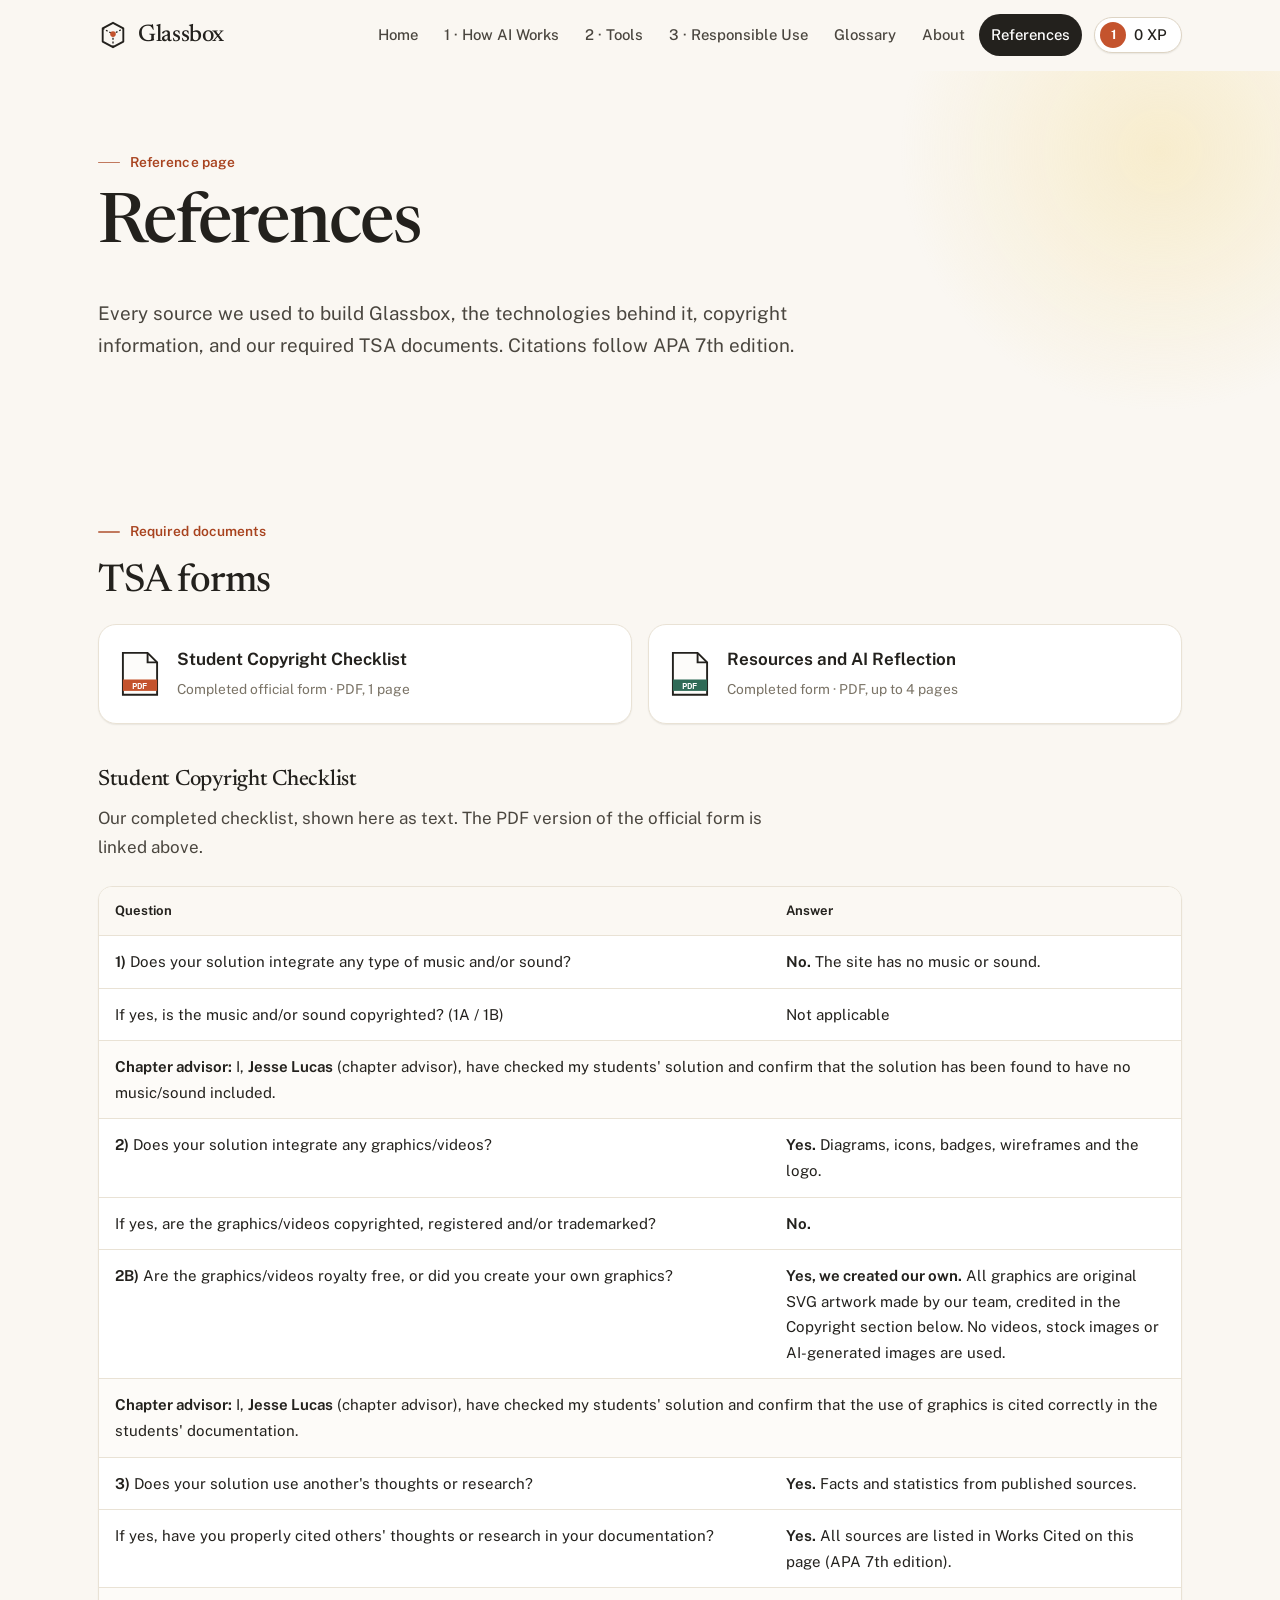
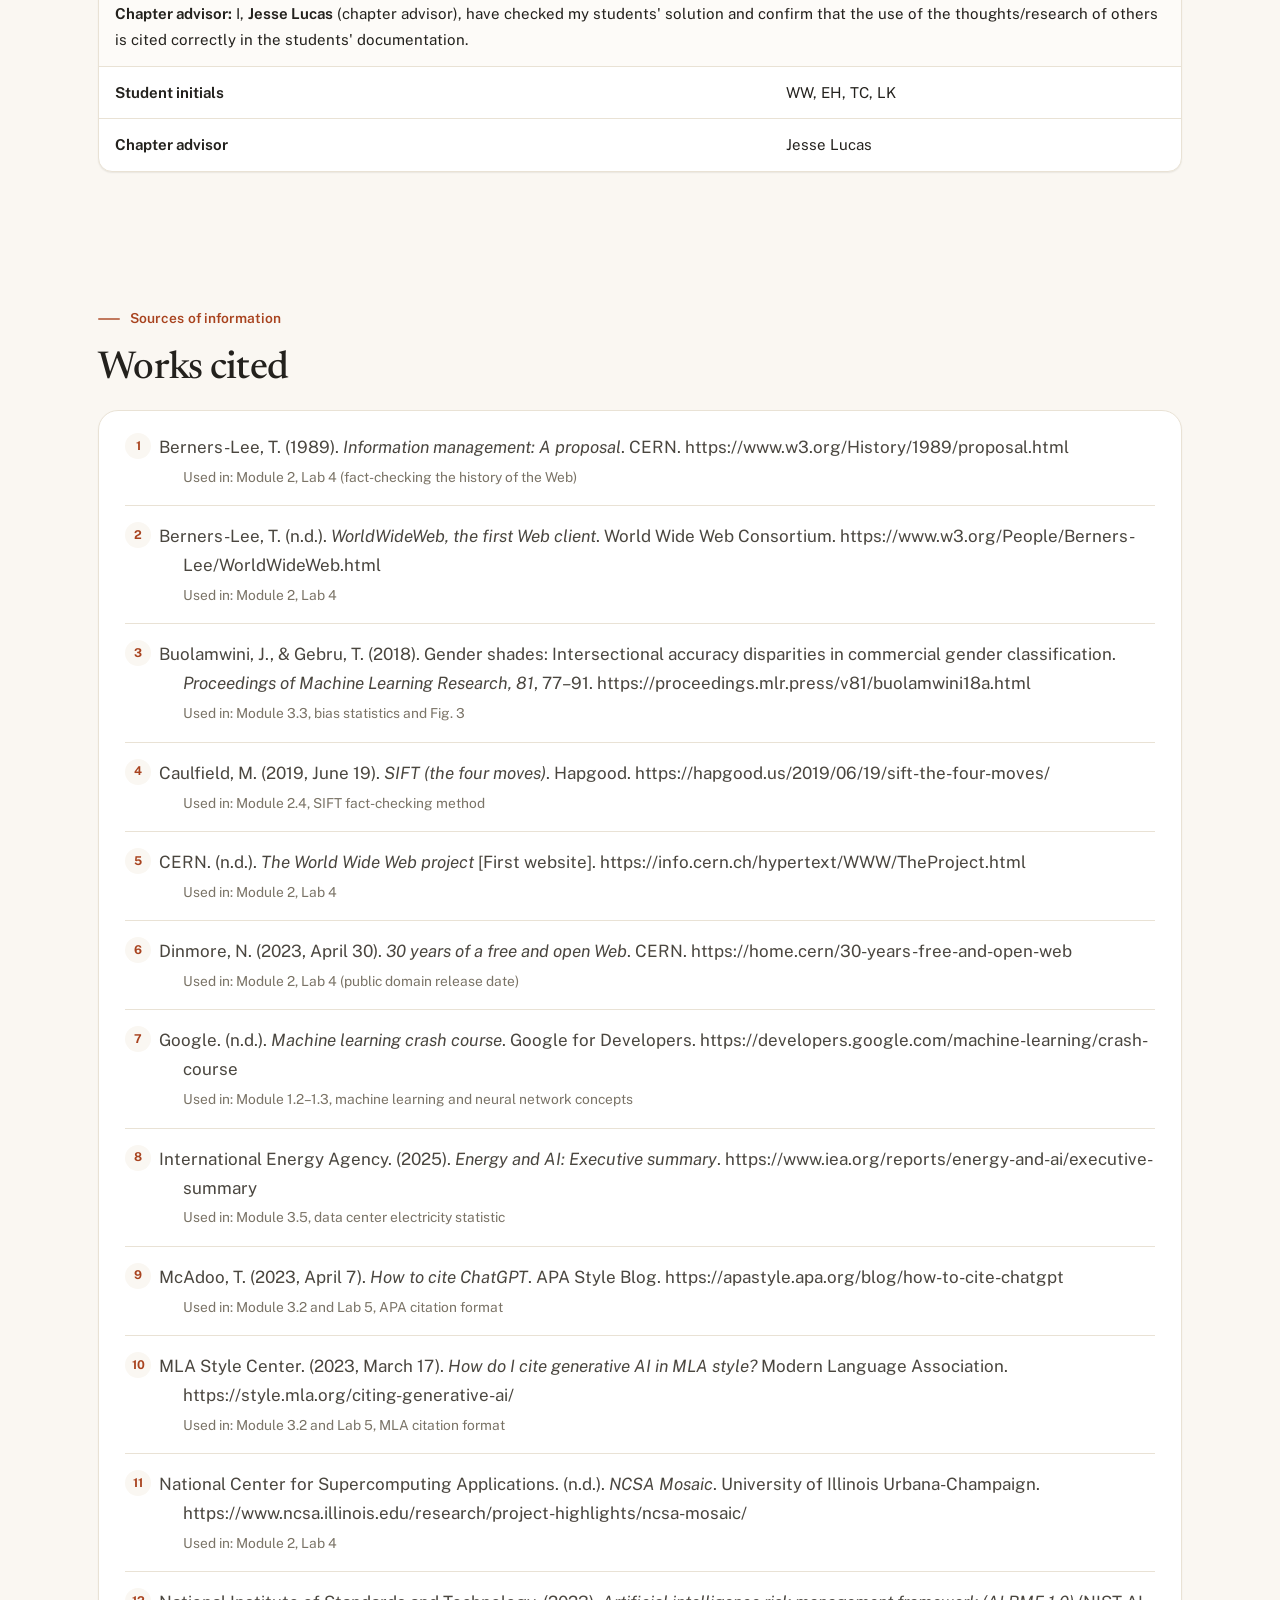
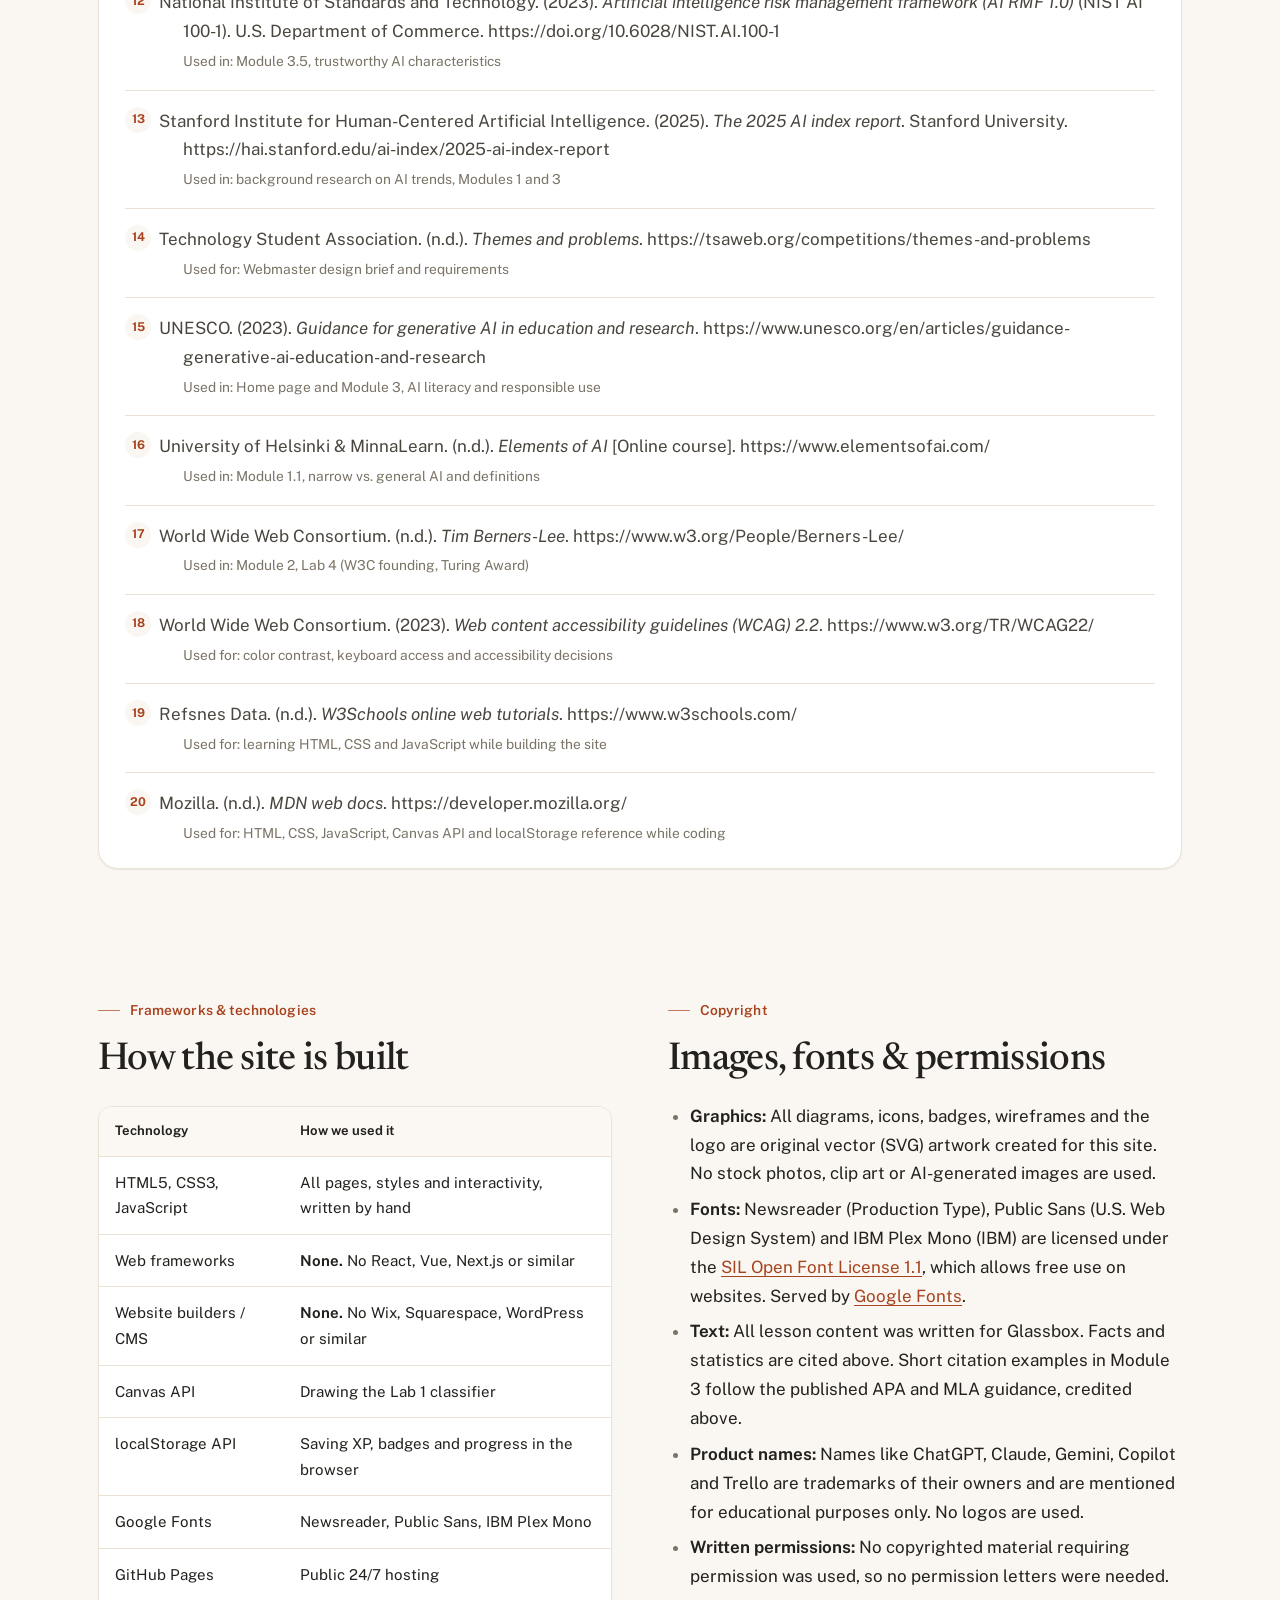
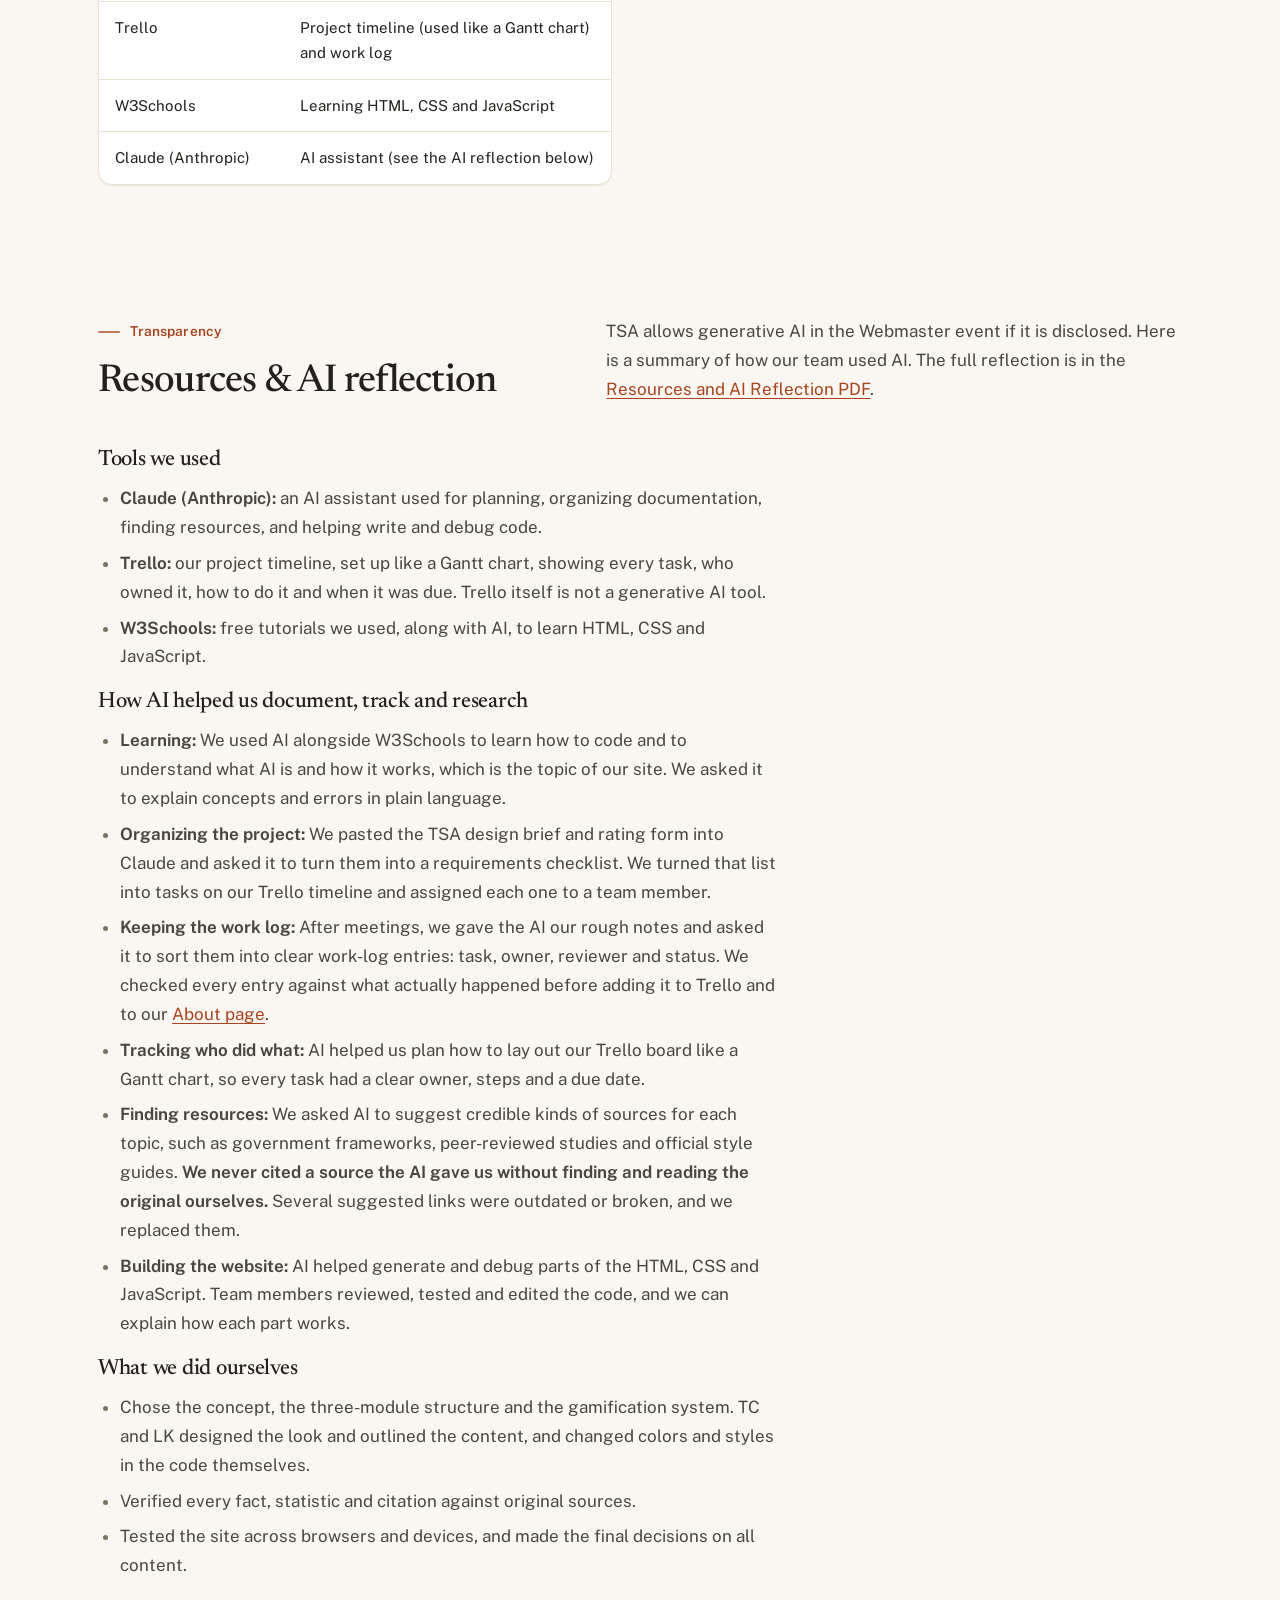
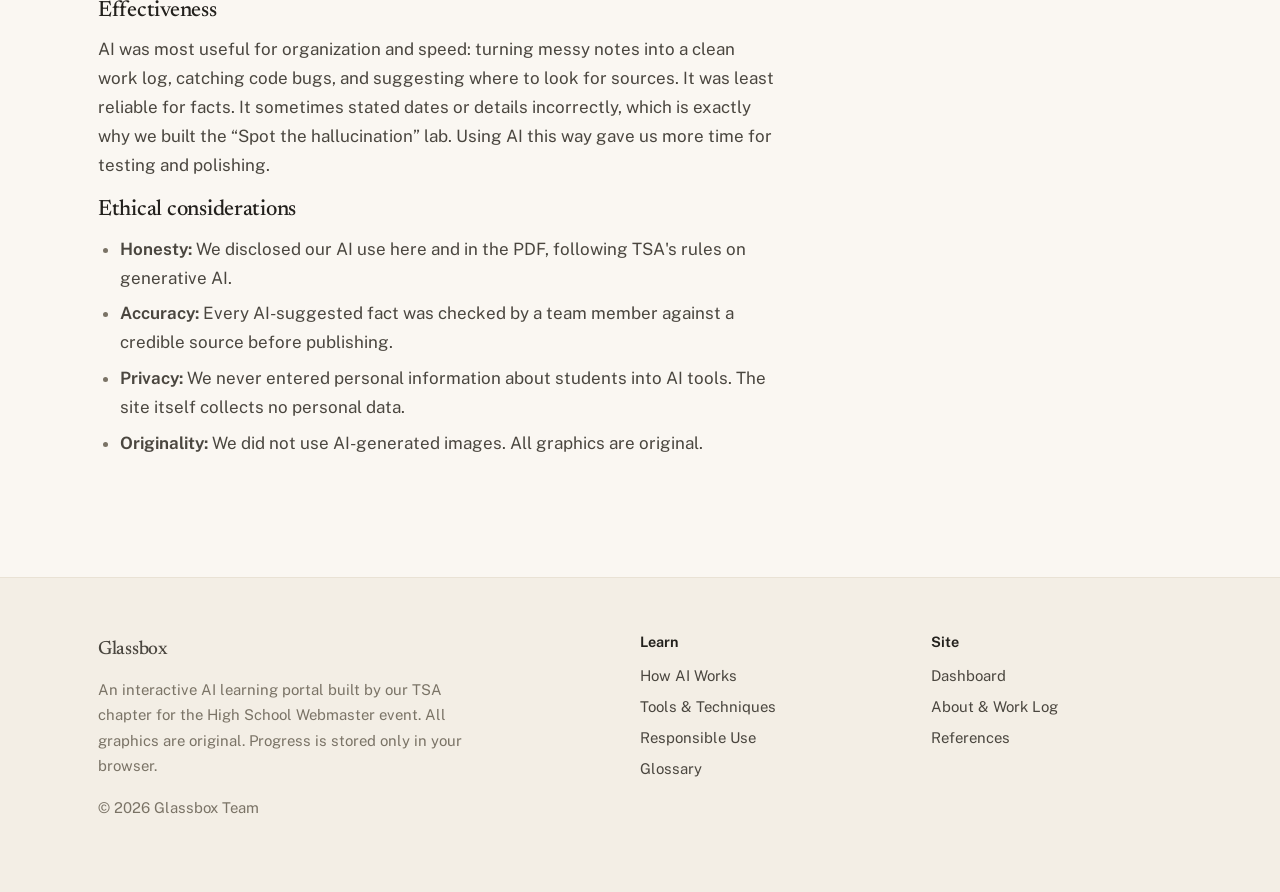
==== commit 253af39b: "Add text copyright checklist and advisor name Co-Authored-By: Claude Opus 5.5 <noreply@anthropic.com" ====
--- a/references.html
+++ b/references.html
@@ -52,12 +52,36 @@
       <div class="doc-links">
         <a class="doc-link" href="docs/student-copyright-checklist.pdf" target="_blank" rel="noopener">
           <svg viewBox="0 0 40 48" aria-hidden="true"><path d="M2 2h26l10 10v34H2z" fill="#fdfcfa" stroke="#23211d" stroke-width="2"/><path d="M28 2v10h10" fill="none" stroke="#23211d" stroke-width="2"/><rect x="2" y="30" width="36" height="12" fill="#c4532d"/><text x="20" y="39.5" font-family="IBM Plex Mono, monospace" font-size="9" fill="#fff" text-anchor="middle" font-weight="600">PDF</text></svg>
-          <div><b>Student Copyright Checklist</b><span>Completed checklist · PDF, 1 page</span></div>
+          <div><b>Student Copyright Checklist</b><span>Completed official form · PDF, 1 page</span></div>
         </a>
         <a class="doc-link" href="docs/resources-and-ai-reflection.pdf" target="_blank" rel="noopener">
           <svg viewBox="0 0 40 48" aria-hidden="true"><path d="M2 2h26l10 10v34H2z" fill="#fdfcfa" stroke="#23211d" stroke-width="2"/><path d="M28 2v10h10" fill="none" stroke="#23211d" stroke-width="2"/><rect x="2" y="30" width="36" height="12" fill="#2f6b57"/><text x="20" y="39.5" font-family="IBM Plex Mono, monospace" font-size="9" fill="#fff" text-anchor="middle" font-weight="600">PDF</text></svg>
           <div><b>Resources and AI Reflection</b><span>Completed form · PDF, up to 4 pages</span></div>
         </a>
+      </div>
+
+      <div id="copyright-checklist" style="margin-top:44px">
+        <h3>Student Copyright Checklist</h3>
+        <p style="color:var(--ink-2);max-width:68ch">Our completed checklist, shown here as text. The PDF version of the official form is linked above.</p>
+        <div class="table-wrap">
+          <table>
+            <thead><tr><th style="width:62%">Question</th><th>Answer</th></tr></thead>
+            <tbody>
+              <tr><td><b>1)</b> Does your solution integrate any type of music and/or sound?</td><td><b>No.</b> The site has no music or sound.</td></tr>
+              <tr><td>If yes, is the music and/or sound copyrighted? (1A / 1B)</td><td>Not applicable</td></tr>
+              <tr><td colspan="2" style="background:#fdfbf8"><b>Chapter advisor:</b> I, <b>Jesse Lucas</b> (chapter advisor), have checked my students' solution and confirm that the solution has been found to have no music/sound included.</td></tr>
+              <tr><td><b>2)</b> Does your solution integrate any graphics/videos?</td><td><b>Yes.</b> Diagrams, icons, badges, wireframes and the logo.</td></tr>
+              <tr><td>If yes, are the graphics/videos copyrighted, registered and/or trademarked?</td><td><b>No.</b></td></tr>
+              <tr><td><b>2B)</b> Are the graphics/videos royalty free, or did you create your own graphics?</td><td><b>Yes, we created our own.</b> All graphics are original SVG artwork made by our team, credited in the Copyright section below. No videos, stock images or AI-generated images are used.</td></tr>
+              <tr><td colspan="2" style="background:#fdfbf8"><b>Chapter advisor:</b> I, <b>Jesse Lucas</b> (chapter advisor), have checked my students' solution and confirm that the use of graphics is cited correctly in the students' documentation.</td></tr>
+              <tr><td><b>3)</b> Does your solution use another's thoughts or research?</td><td><b>Yes.</b> Facts and statistics from published sources.</td></tr>
+              <tr><td>If yes, have you properly cited others' thoughts or research in your documentation?</td><td><b>Yes.</b> All sources are listed in Works Cited on this page (APA 7th edition).</td></tr>
+              <tr><td colspan="2" style="background:#fdfbf8"><b>Chapter advisor:</b> I, <b>Jesse Lucas</b> (chapter advisor), have checked my students' solution and confirm that the use of the thoughts/research of others is cited correctly in the students' documentation.</td></tr>
+              <tr><td><b>Student initials</b></td><td>WW, EH, TC, LK</td></tr>
+              <tr><td><b>Chapter advisor</b></td><td>Jesse Lucas</td></tr>
+            </tbody>
+          </table>
+        </div>
       </div>
     </section>
 
